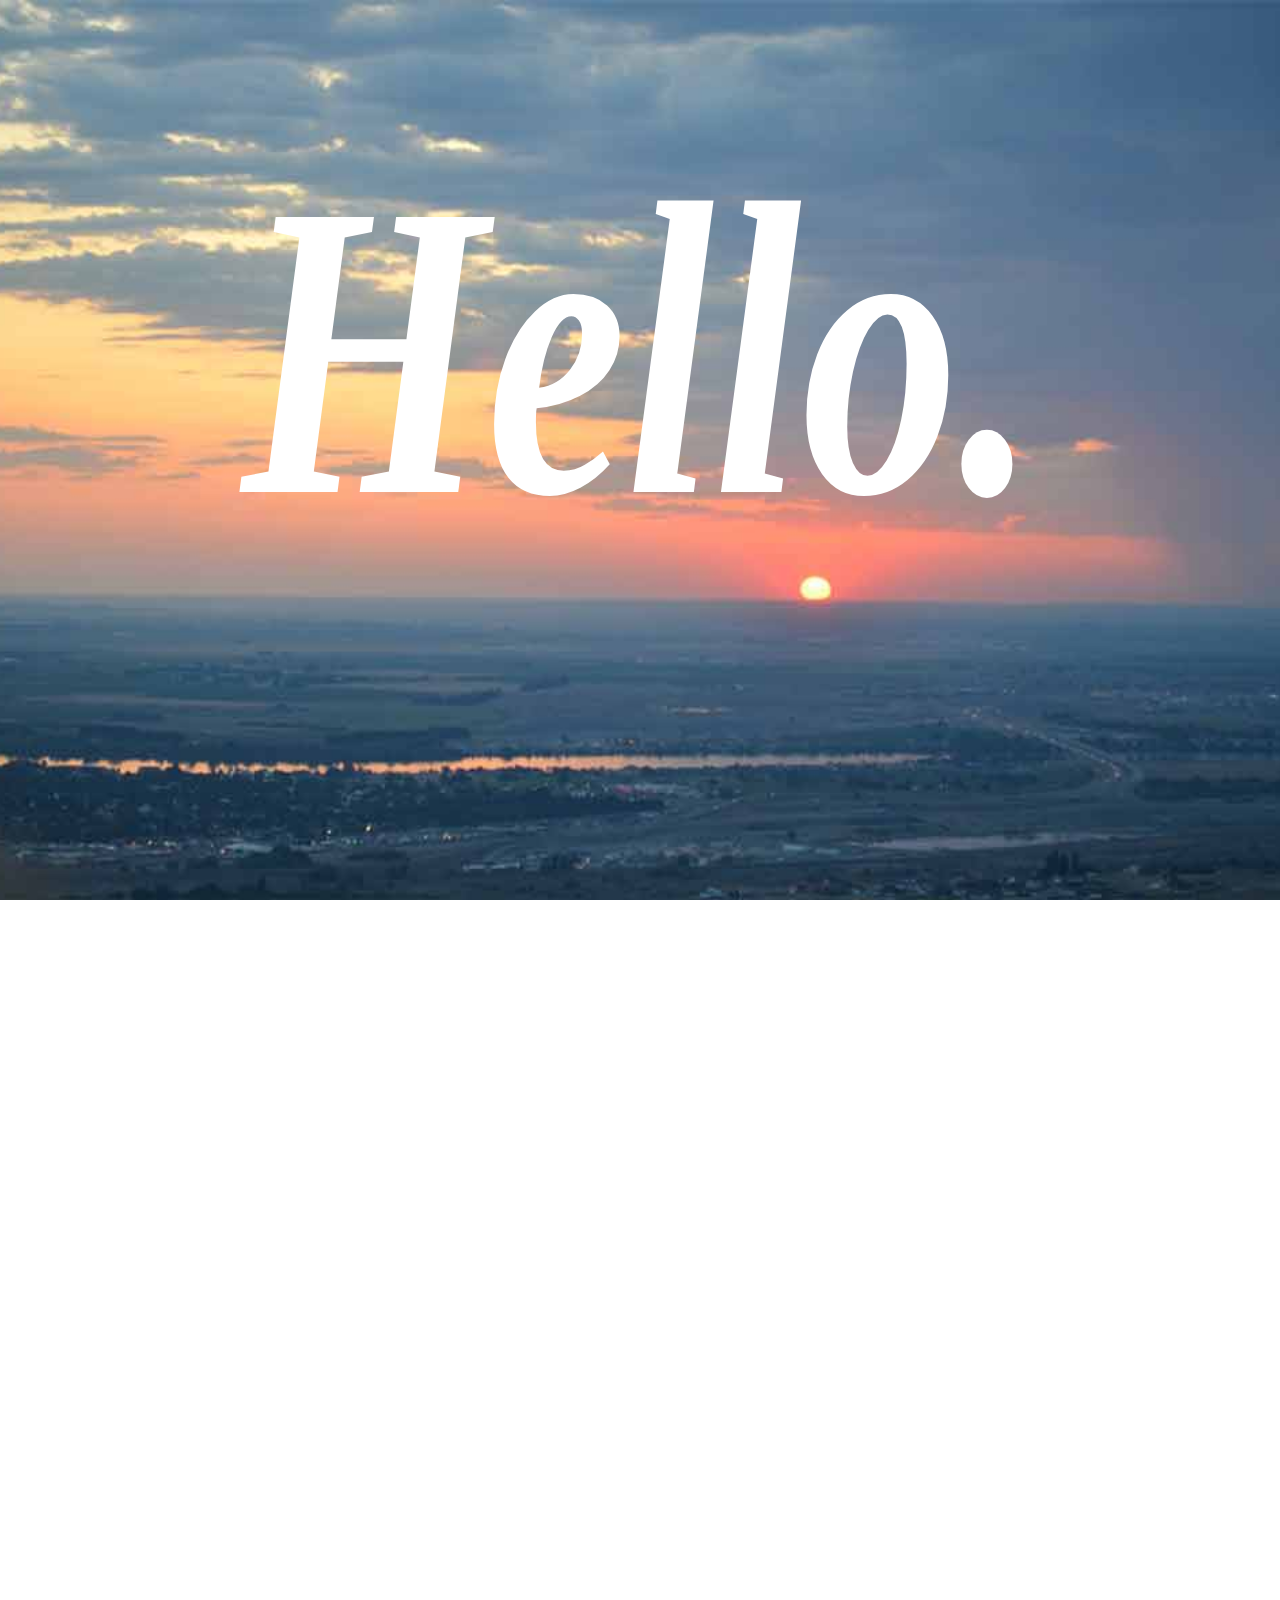
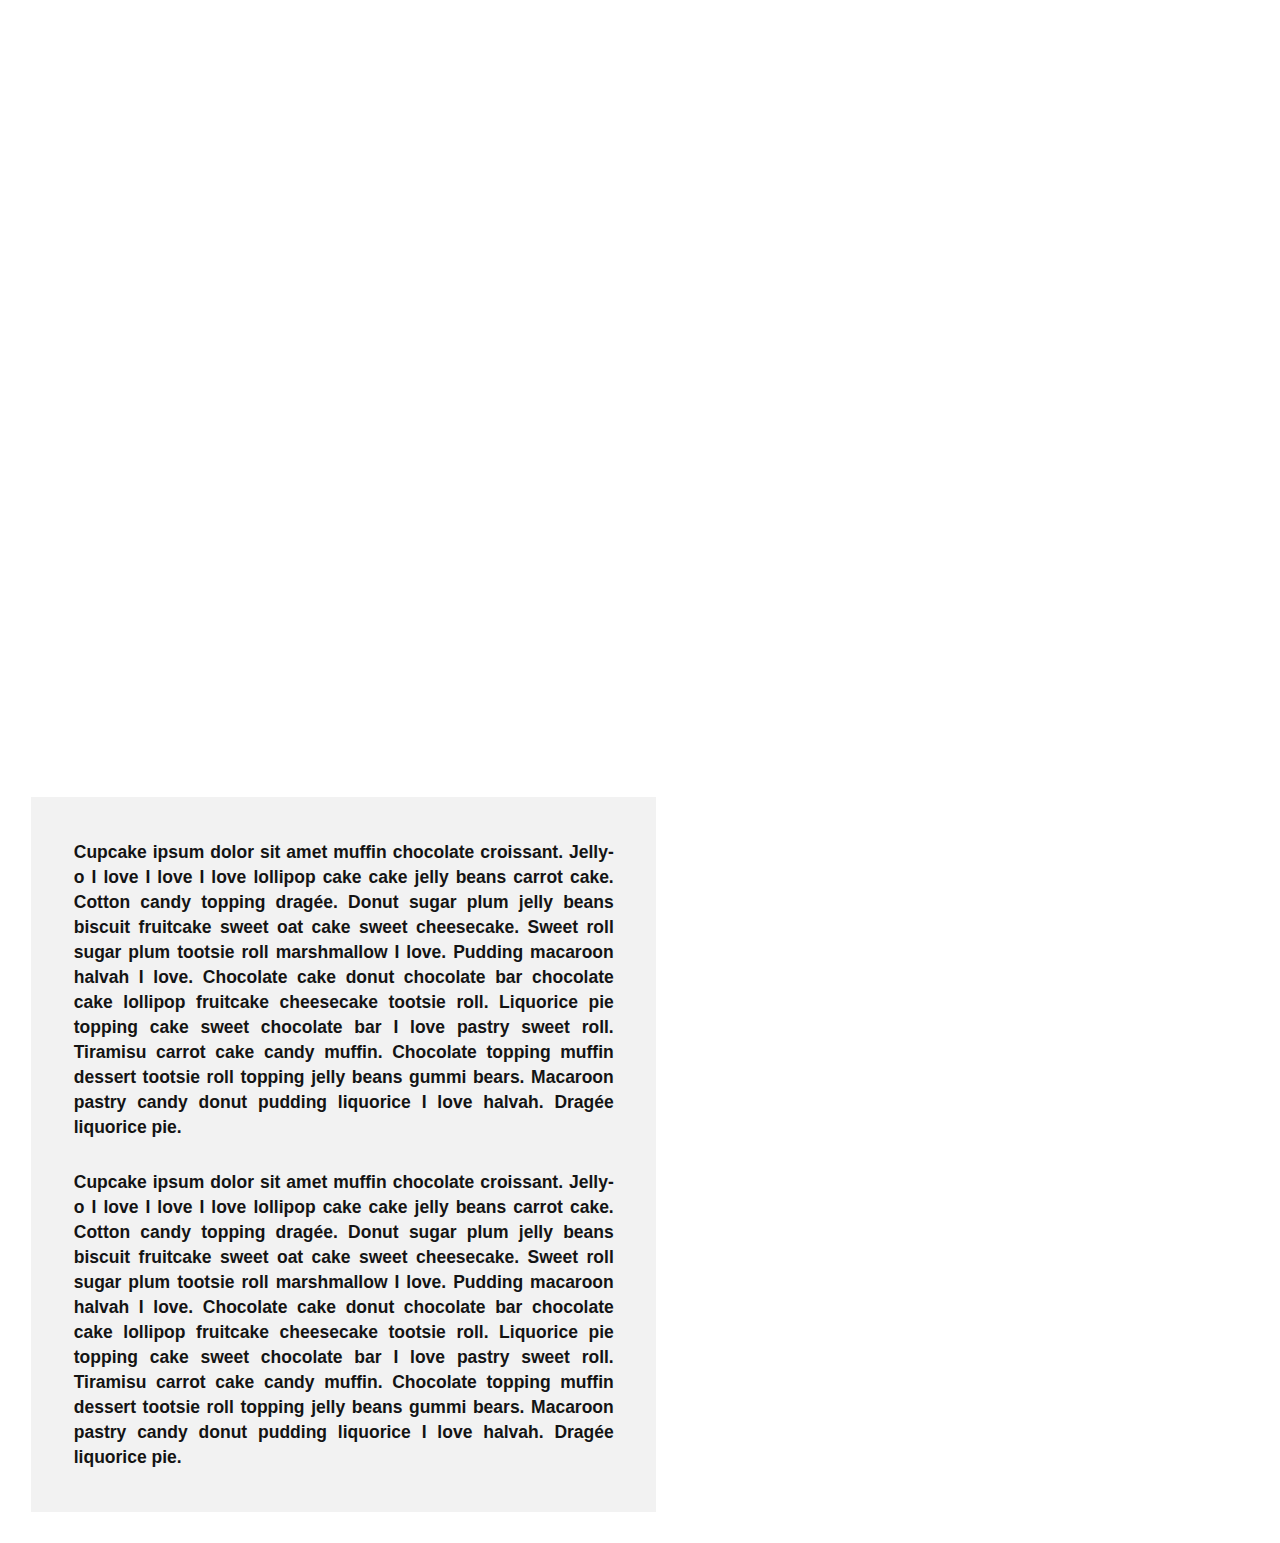
==== index.html @ 486e7a37 "got second section done, need text and links" ====
<!DOCTYPE html>
<html>
  <head>
    <html lang="en">
    <meta charset="utf-8">
    <meta http-equiv="X-UA-Compatible" content="IE=edge">
    <meta name="viewport" content="width=device-width, initial-scale=1">
    <meta name="keywords" content="Hannah Nordgren, JavaScript, javascript developer">
    <meta name="description" content="I make beautiful things for interesting people.">
    <link rel="shortcut icon" href="favicon.ico" />
    <title>Hannah Nordgren</title>
    <link rel="stylesheet" type="text/css" href="css/bootstrap.min.css">
    <link rel="stylesheet" href="http://maxcdn.bootstrapcdn.com/font-awesome/4.3.0/css/font-awesome.min.css">
    <link rel="stylesheet" type="text/css" href="css/styles.css">
  </head>
  <body>
    <div id="home" data-type="background" data-speed="10">
      <div class="home-article">
        <h1 class="hello serif">Hello.</h1>
      </div>
    </div>

    <div id="layer-one" class="foreground">

    </div>

    <div id="ny" data-type="background" data-speed="10">
      <!-- <div class="ny-article">HI
      </div> -->
      <div class="row">
        <div class="col-md-10">
          <h1 class="subtitle">I'm a developer,</h1>
          <h1 class="subtitle">a designer,</h1>
          <h1 class="subtitle">and a life-long learner.</h1>
        </div>
      </div>
      <div class="row">
        <div class="col-md-6">
          <div class="article-box">
            <p class="about">
              Cupcake ipsum dolor sit amet muffin chocolate croissant. Jelly-o I love I love I love lollipop cake cake jelly beans carrot cake. Cotton candy topping dragée. Donut sugar plum jelly beans biscuit fruitcake sweet oat cake sweet cheesecake. Sweet roll sugar plum tootsie roll marshmallow I love. Pudding macaroon halvah I love. Chocolate cake donut chocolate bar chocolate cake lollipop fruitcake cheesecake tootsie roll. Liquorice pie topping cake sweet chocolate bar I love pastry sweet roll. Tiramisu carrot cake candy muffin. Chocolate topping muffin dessert tootsie roll topping jelly beans gummi bears. Macaroon pastry candy donut pudding liquorice I love halvah. Dragée liquorice pie.
            </p>

             <p class="about">
              Cupcake ipsum dolor sit amet muffin chocolate croissant. Jelly-o I love I love I love lollipop cake cake jelly beans carrot cake. Cotton candy topping dragée. Donut sugar plum jelly beans biscuit fruitcake sweet oat cake sweet cheesecake. Sweet roll sugar plum tootsie roll marshmallow I love. Pudding macaroon halvah I love. Chocolate cake donut chocolate bar chocolate cake lollipop fruitcake cheesecake tootsie roll. Liquorice pie topping cake sweet chocolate bar I love pastry sweet roll. Tiramisu carrot cake candy muffin. Chocolate topping muffin dessert tootsie roll topping jelly beans gummi bears. Macaroon pastry candy donut pudding liquorice I love halvah. Dragée liquorice pie.
            </p>
          </div>
        </div>
      </div>
    </div>


    <script src="js/jquery-2.1.1.min.js" type="text/javascript"></script>
    <script src="js/bootstrap.js" type="text/javascript"></script>
    <script src="parallax.js" type="text/javascript"></script>
  </body>
</html>
---- css/styles.css ----
@font-face {
  font-family: 'old sans black';
  src: url("../fonts/oldsansblack/oldsansblack-webfont.eot");
  /* IE9 Compat Modes */
  src: url("../fonts/oldsansblack/oldsansblack-webfont.ttf?#iefix") format("embedded-opentype"), url("../fonts/oldsansblack/oldsansblack-webfont.woff2") format("woff2"), url("../fonts/oldsansblack/oldsansblack-webfont.woff2") format("woff"), url("../fonts/oldsansblack/oldsansblack-webfont.ttf") format("truetype"), url("../fonts/oldsansblack/oldsansblack-webfont.svg") format("svg");
  /* Legacy iOS */ }
p {
  text-align: justify; }

h1,
h2,
h3,
h4,
h5,
h6 {
  font-family: "old sans black", Arial, sans-serif;
  font-weight: 700; }

.serif {
  display: inline-block;
  transform: scale(0.75, 1);
  /* W3C */
  -webkit-transform: scale(0.75, 1);
  /* Safari and Chrome */
  -moz-transform: scale(0.75, 1);
  /* Firefox */
  -ms-transform: scale(0.75, 1);
  /* IE 9 */
  -o-transform: scale(0.75, 1);
  font-family: Baskerville, "Baskerville Old Face", "Hoefler Text", Garamond, "Times New Roman", serif;
  font-style: italic; }

.hello {
  color: white;
  text-align: center;
  font-size: 30em; }
  @media all and (min-width: 768px) and (max-width: 991px) {
    .hello {
      font-size: 25em; } }
  @media all and (min-width: 480px) and (max-width: 767px) {
    .hello {
      padding-top: 15%;
      font-size: 20em; } }
  @media all and (max-width: 479px) {
    .hello {
      padding-top: 37.5%;
      font-size: 10em; } }

.subtitle {
  color: white;
  font-size: 7em;
  font-family: Baskerville, "Baskerville Old Face", "Hoefler Text", Garamond, "Times New Roman", serif;
  font-style: italic;
  margin: 1% 5%; }

.about {
  color: #141414;
  margin: 5%;
  font-weight: 700;
  font-size: 1.25em; }

#home {
  background: url(../images/tc.jpg) no-repeat center center fixed;
  -webkit-background-size: cover;
  -moz-background-size: cover;
  -o-background-size: cover;
  background-size: cover;
  min-height: 1000px;
  height: 1000px;
  margin: 0 auto;
  width: 100%;
  max-width: 1920px;
  position: relative; }

.home-article,
.ny-article {
  height: 500px;
  position: absolute;
  text-align: center;
  top: 10%;
  width: 100%; }

#ny {
  background: url(../images/nyc.jpg) no-repeat center center fixed;
  -webkit-background-size: cover;
  -moz-background-size: cover;
  -o-background-size: cover;
  background-size: cover;
  min-height: 1000px;
  height: 1000px;
  margin: 0 auto;
  width: 100%;
  max-width: 1920px;
  position: relative; }

.foreground {
  background: url(../images/hn.jpg) no-repeat center center fixed;
  -webkit-background-size: cover;
  -moz-background-size: cover;
  -o-background-size: cover;
  background-size: cover;
  min-height: 700px;
  height: 1000px;
  margin: 0 auto;
  width: 100%;
  max-width: 1920px;
  position: relative; }

.article-box {
  width: 100%;
  height: auto;
  background: rgba(229, 229, 229, 0.5);
  padding: 2%;
  margin: 5%; }
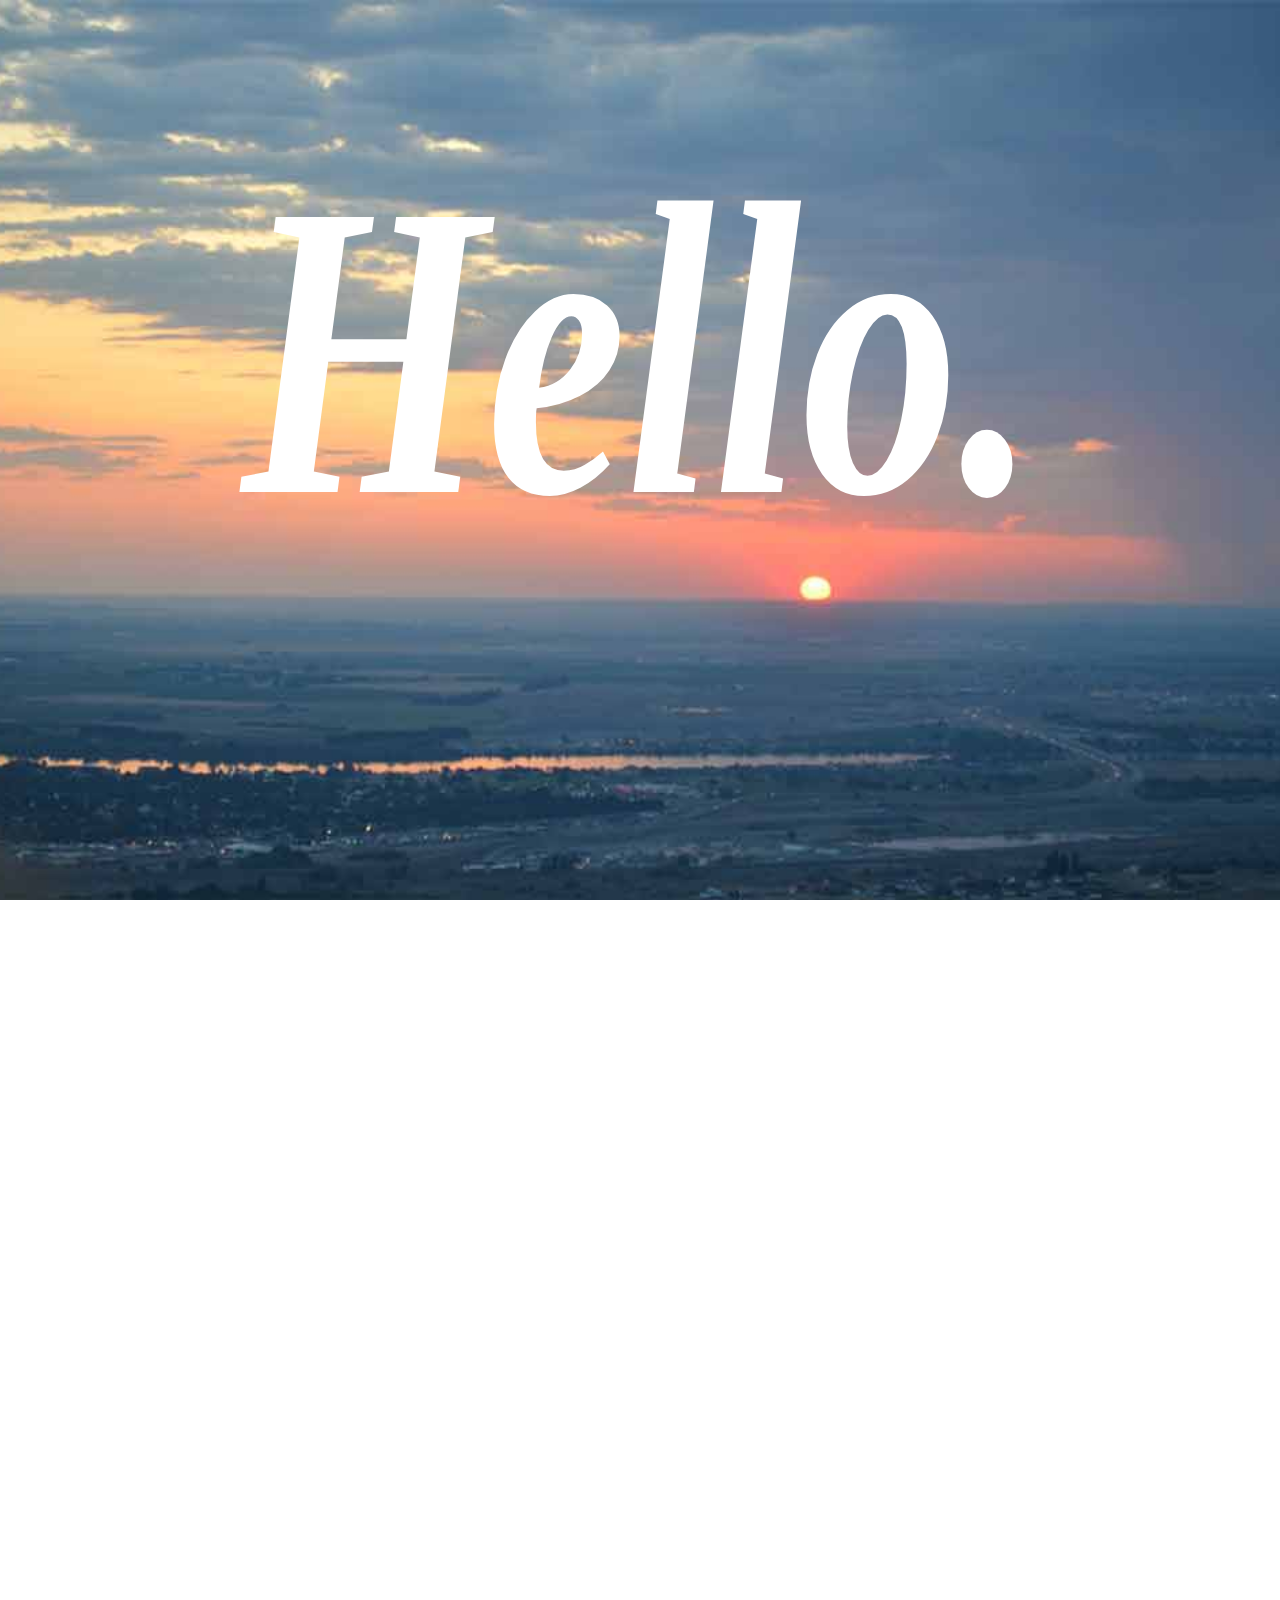
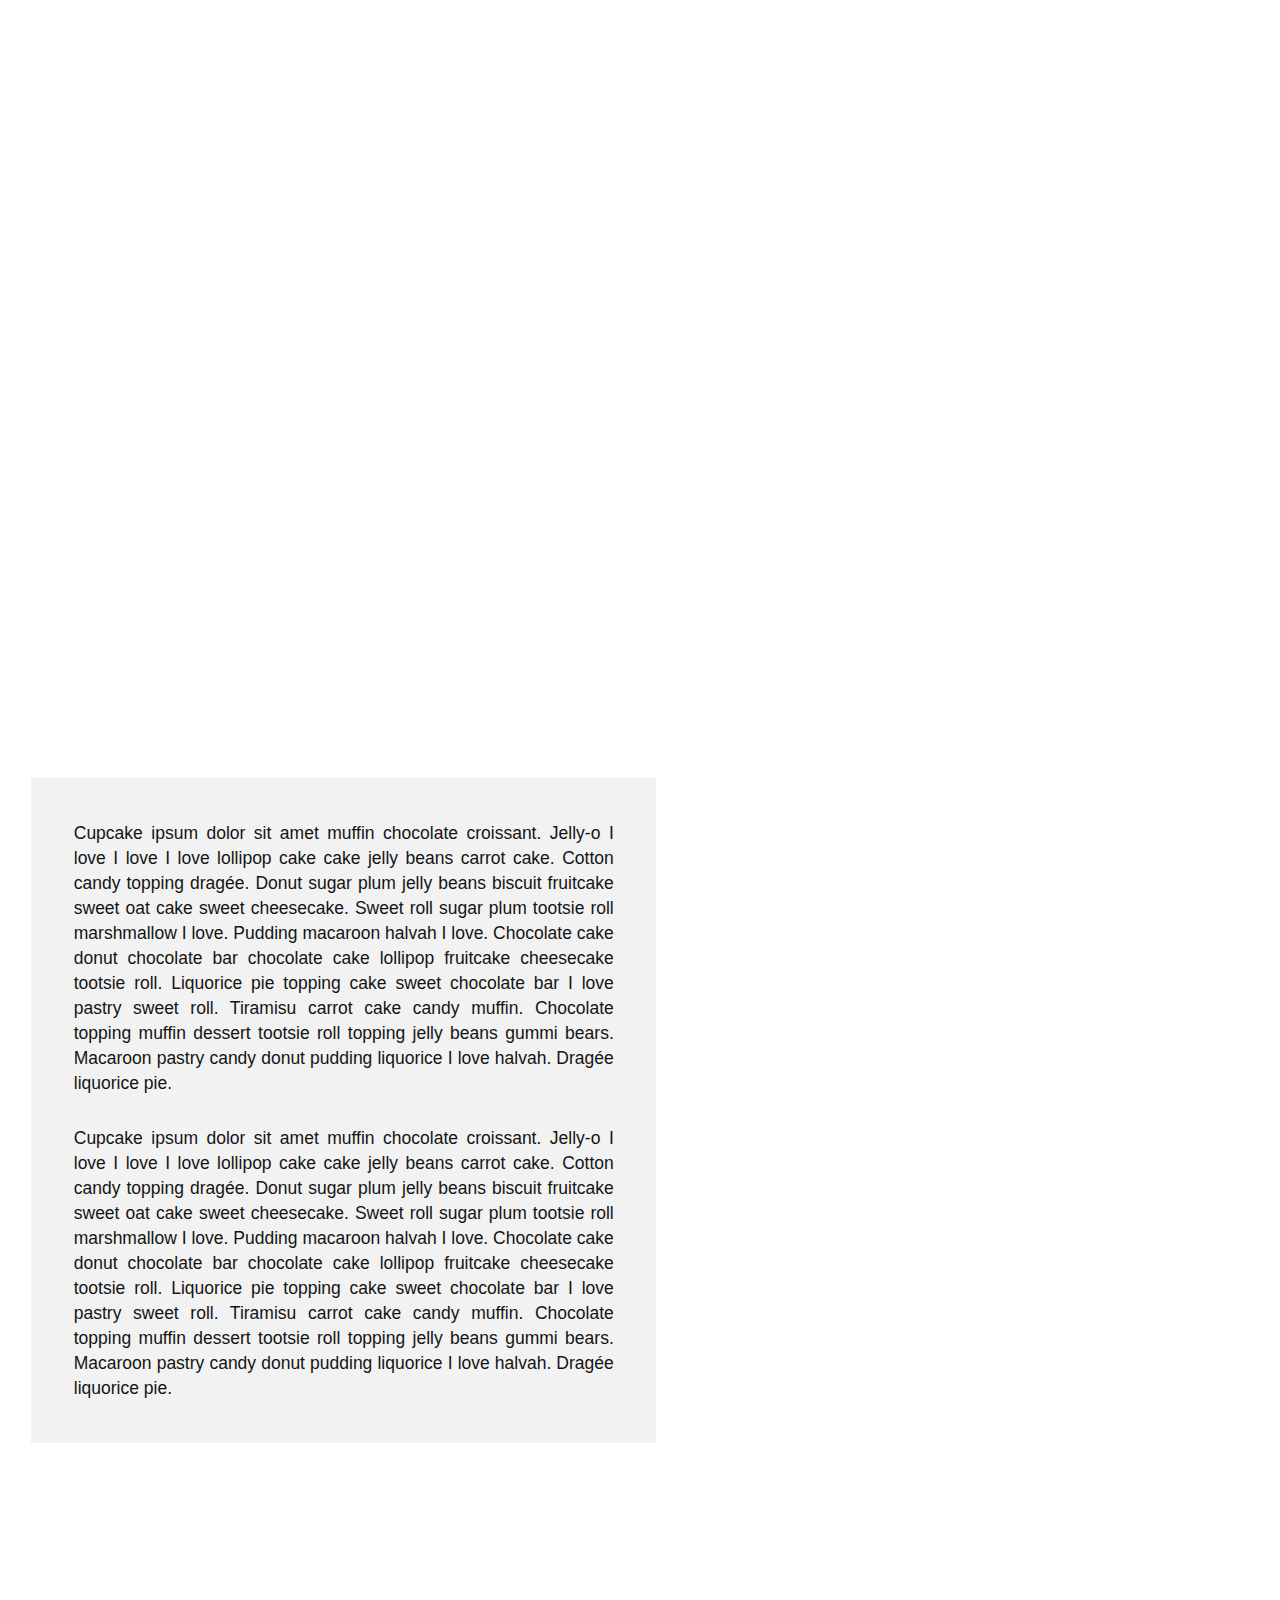
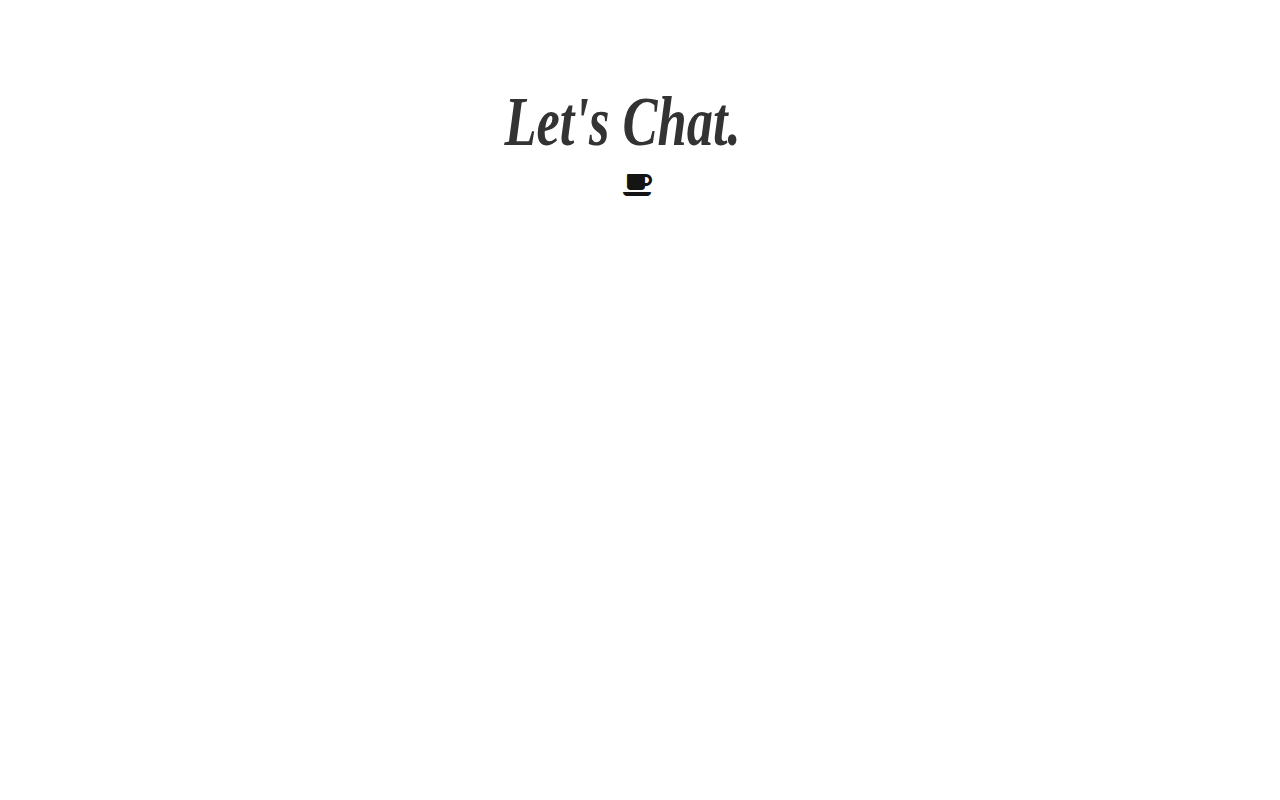
==== commit 7f9da705: "got in bottom section" ====
--- a/index.html
+++ b/index.html
@@ -20,7 +20,7 @@
       </div>
     </div>
 
-    <div id="layer-one" class="foreground">
+    <div id="layer-one" class="foreground image">
 
     </div>
 
@@ -49,6 +49,23 @@
       </div>
     </div>
 
+    <div id="layer-two" class="foreground">
+      <div class="row">
+        <div class="col-md-12">
+          <div class="contact-box">
+            <div class="row">
+              <h1 class="centered serif contact">Let's Chat.</h1>
+            </div>
+            <div class="row">
+              <!-- <a class="contact-link centered" href="https://twitter.com/hnsayshello" ><i class="fa fa-twitter fa-2x"></i></a> -->
+              <a href="mailto:hey@hereshannahs.info?I-Like-Coffee!" class="contact-link"><i class="fa fa-coffee fa-2x"></i></a>
+            </div>
+          </div>
+        </div>
+      </div>
+
+    </div>
+
 
     <script src="js/jquery-2.1.1.min.js" type="text/javascript"></script>
     <script src="js/bootstrap.js" type="text/javascript"></script>
--- a/css/styles.css
+++ b/css/styles.css
@@ -30,6 +30,9 @@
   font-family: Baskerville, "Baskerville Old Face", "Hoefler Text", Garamond, "Times New Roman", serif;
   font-style: italic; }
 
+.centered {
+  text-align: center; }
+
 .hello {
   color: white;
   text-align: center;
@@ -56,8 +59,23 @@
 .about {
   color: #141414;
   margin: 5%;
-  font-weight: 700;
   font-size: 1.25em; }
+
+.contact {
+  margin-top: 10%;
+  font-size: 5em; }
+
+.contact-link {
+  -webkit-transition: all 700ms ease-out;
+  -moz-transition: all 700ms ease-out;
+  -o-transition: all 700ms ease-out;
+  transition: all 700ms ease-out;
+  color: #141414;
+  margin-left: 45%; }
+  .contact-link:hover, .contact-link:active, .contact-link:focus {
+    color: #6b5d65; }
+  .contact-link:visited {
+    color: #141414; }
 
 #home {
   background: url(../images/tc.jpg) no-repeat center center fixed;
@@ -94,21 +112,27 @@
   position: relative; }
 
 .foreground {
-  background: url(../images/hn.jpg) no-repeat center center fixed;
-  -webkit-background-size: cover;
-  -moz-background-size: cover;
-  -o-background-size: cover;
-  background-size: cover;
   min-height: 700px;
   height: 1000px;
   margin: 0 auto;
   width: 100%;
   max-width: 1920px;
   position: relative; }
+  .foreground.image {
+    background: url(../images/hn.jpg) no-repeat center center fixed;
+    -webkit-background-size: cover;
+    -moz-background-size: cover;
+    -o-background-size: cover;
+    background-size: cover; }
 
 .article-box {
   width: 100%;
   height: auto;
   background: rgba(229, 229, 229, 0.5);
   padding: 2%;
-  margin: 5%; }
+  margin: 2% 5%; }
+
+.contact-box {
+  width: 320px;
+  height: auto;
+  margin: 15% auto; }
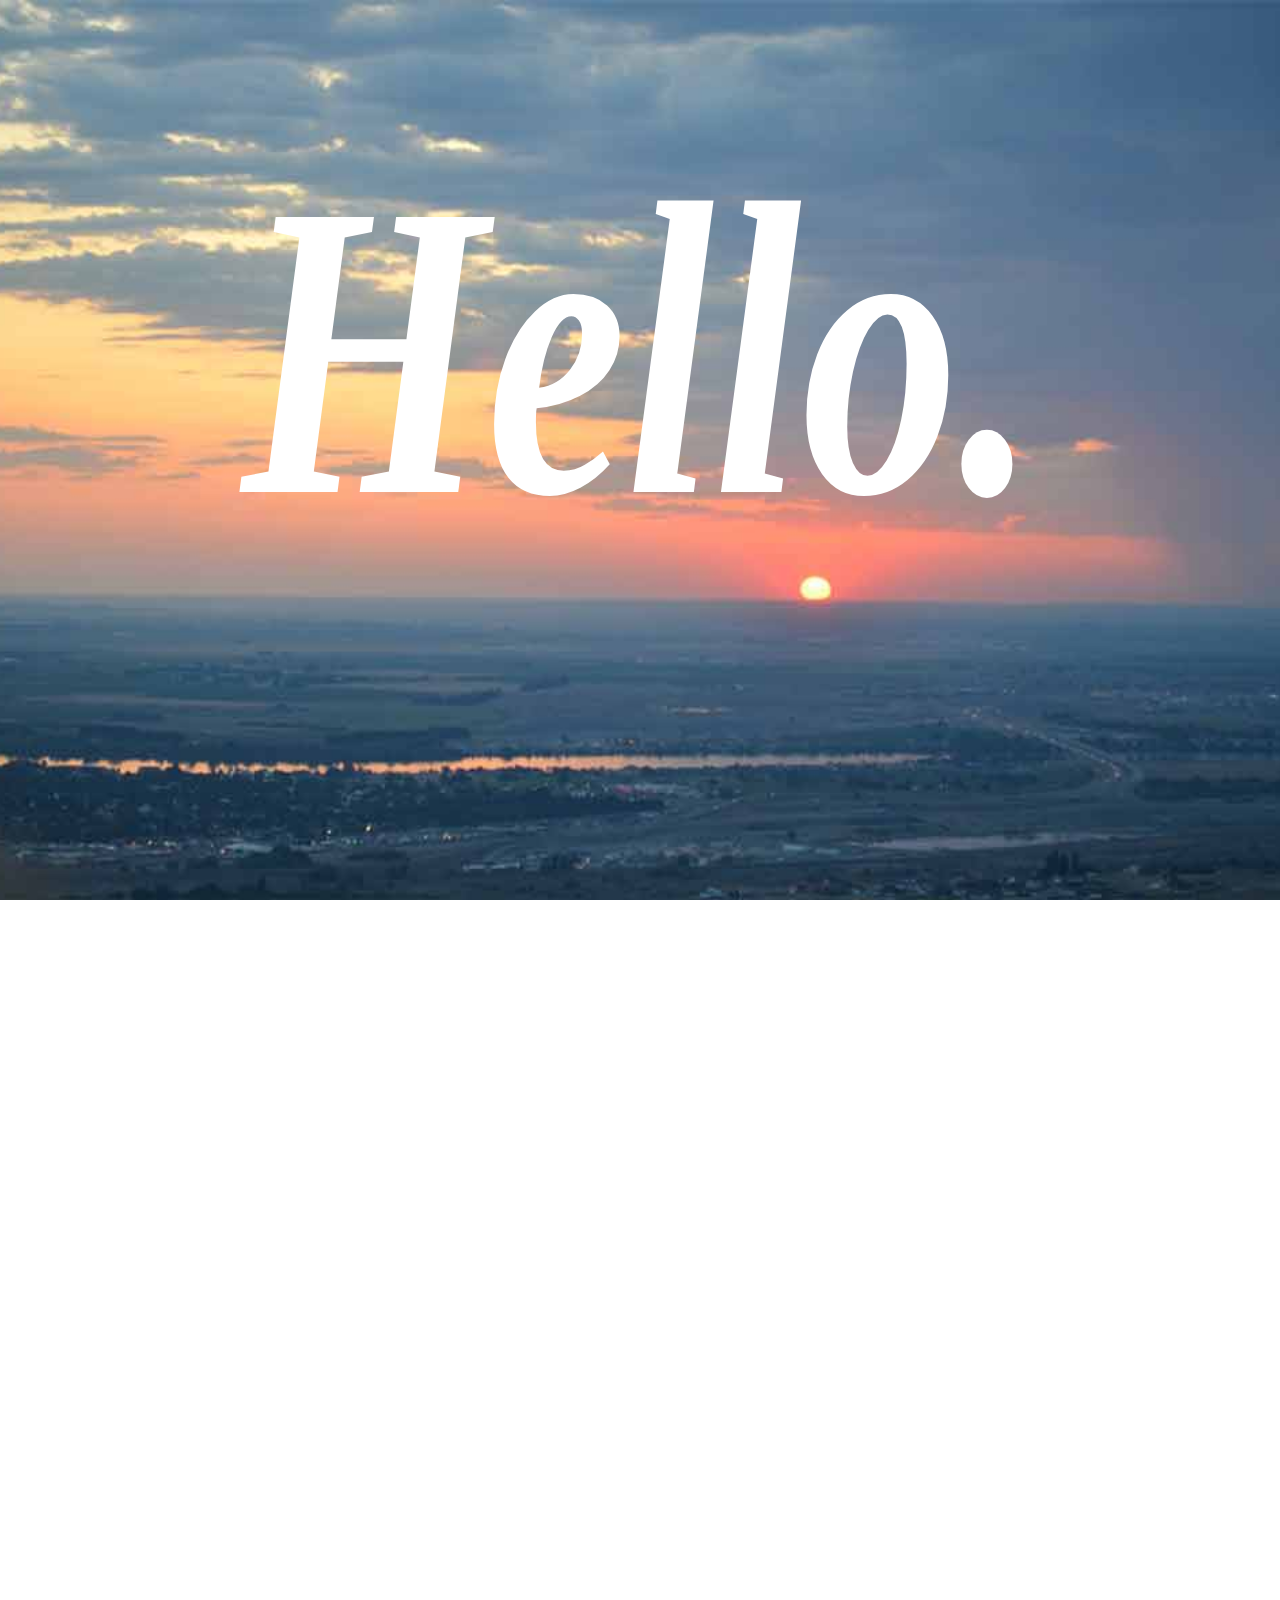
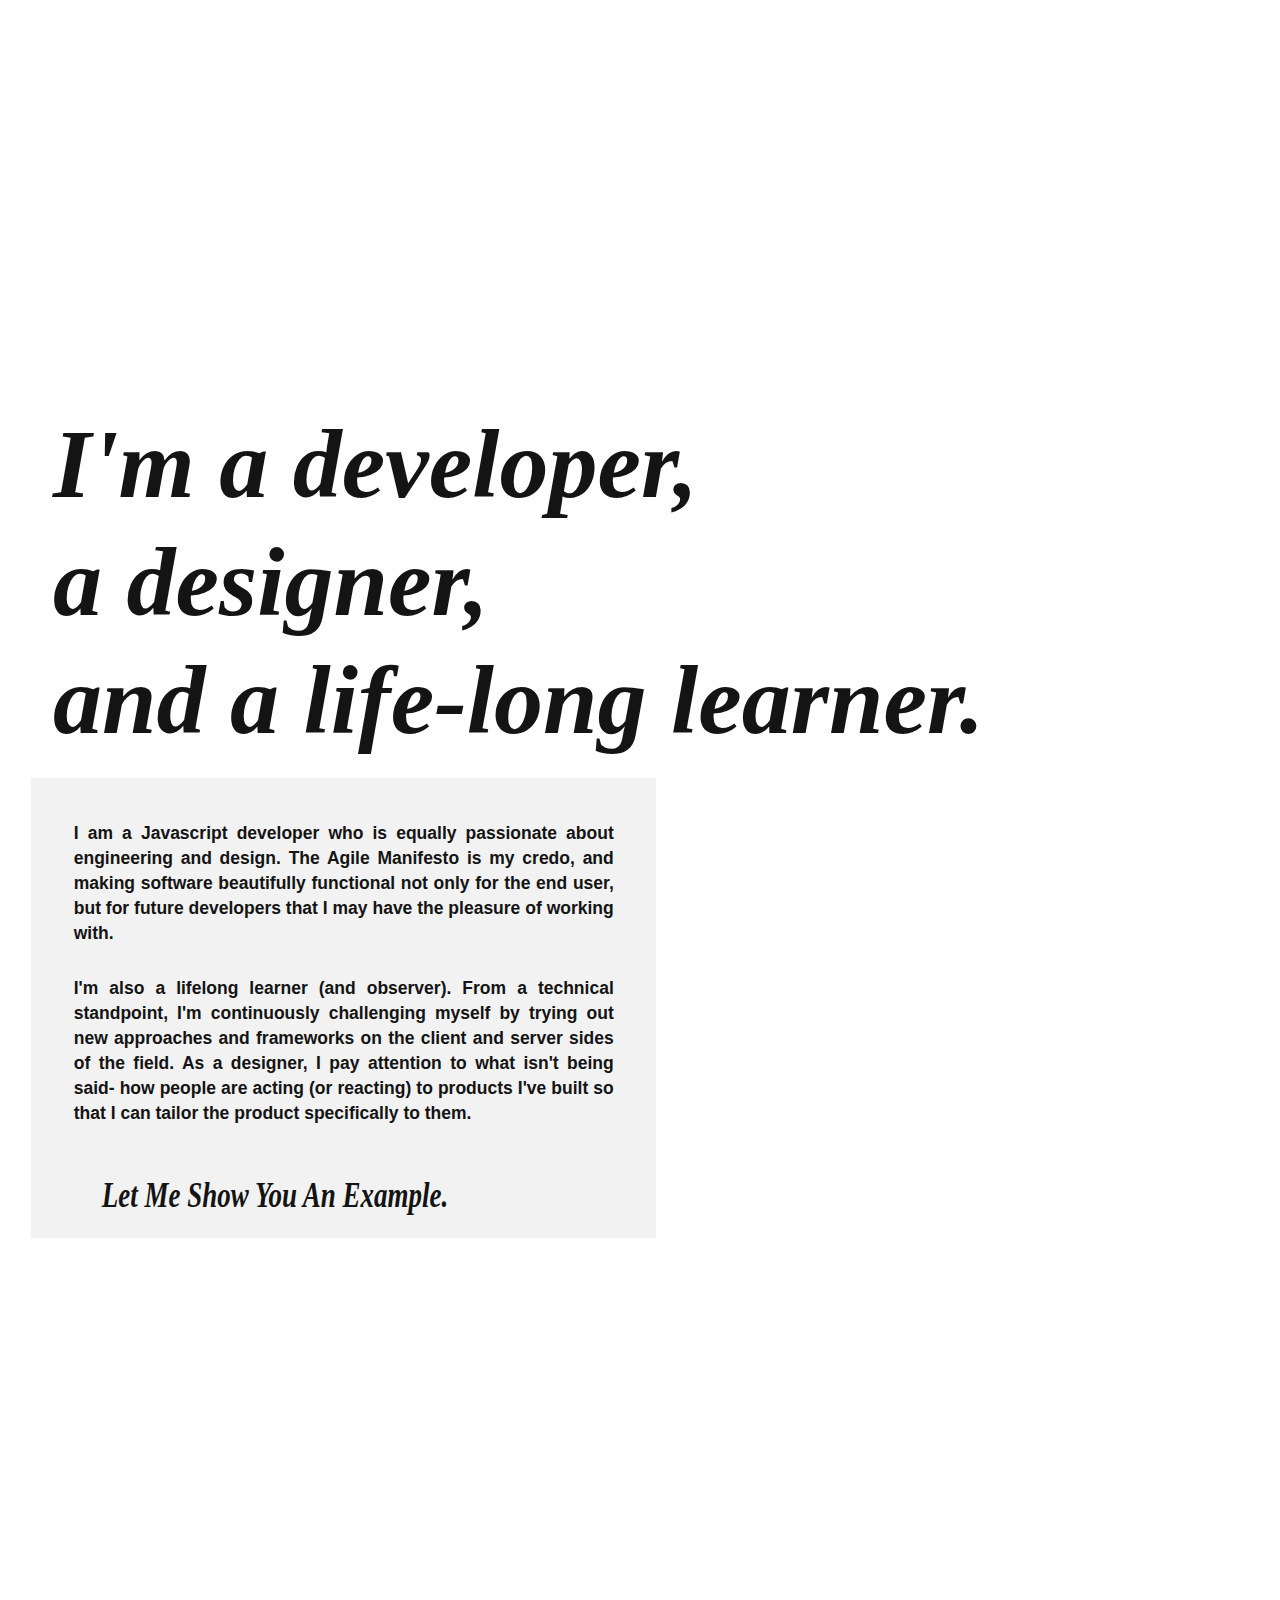
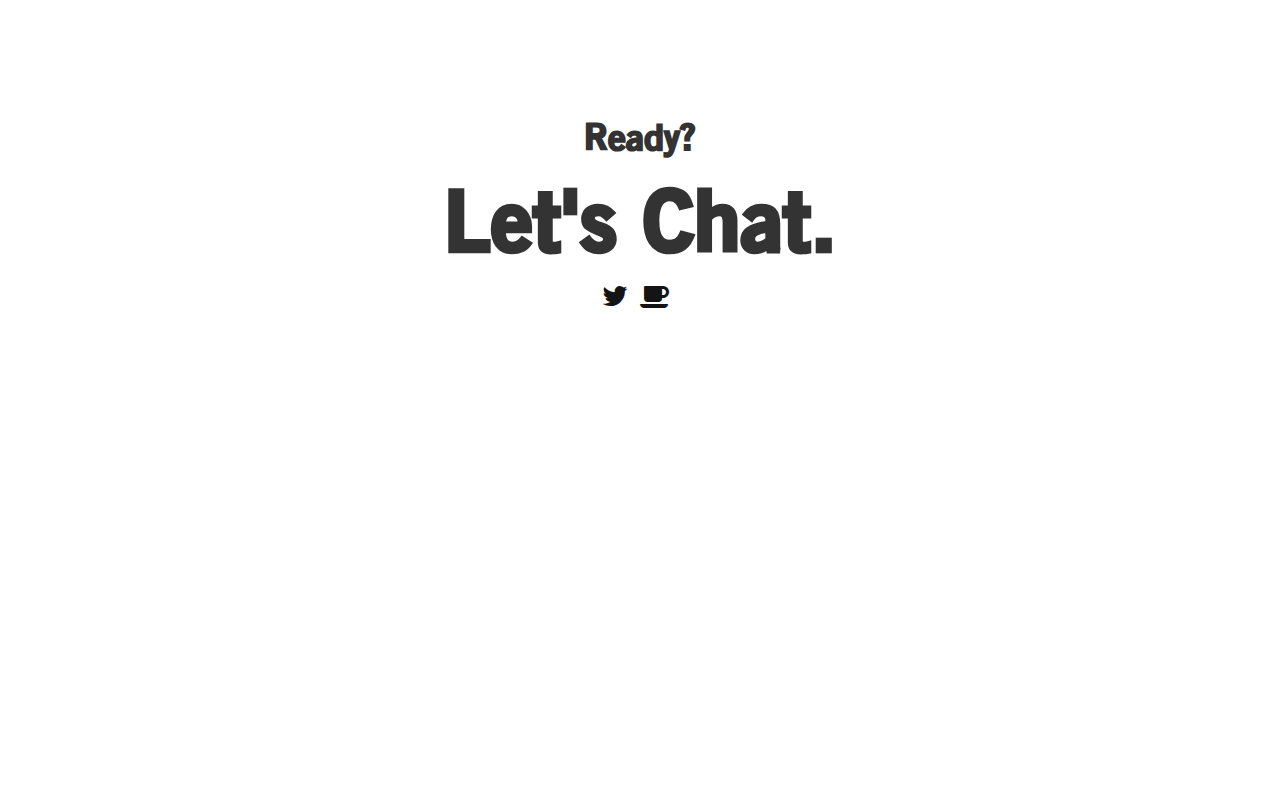
==== commit b7afdaae: "now just need to start testing frontpage" ====
--- a/index.html
+++ b/index.html
@@ -11,6 +11,7 @@
     <title>Hannah Nordgren</title>
     <link rel="stylesheet" type="text/css" href="css/bootstrap.min.css">
     <link rel="stylesheet" href="http://maxcdn.bootstrapcdn.com/font-awesome/4.3.0/css/font-awesome.min.css">
+    <!-- <link rel="stylesheet" href="css/font-awesome.min.css"> -->
     <link rel="stylesheet" type="text/css" href="css/styles.css">
   </head>
   <body>
@@ -38,12 +39,14 @@
         <div class="col-md-6">
           <div class="article-box">
             <p class="about">
-              Cupcake ipsum dolor sit amet muffin chocolate croissant. Jelly-o I love I love I love lollipop cake cake jelly beans carrot cake. Cotton candy topping dragée. Donut sugar plum jelly beans biscuit fruitcake sweet oat cake sweet cheesecake. Sweet roll sugar plum tootsie roll marshmallow I love. Pudding macaroon halvah I love. Chocolate cake donut chocolate bar chocolate cake lollipop fruitcake cheesecake tootsie roll. Liquorice pie topping cake sweet chocolate bar I love pastry sweet roll. Tiramisu carrot cake candy muffin. Chocolate topping muffin dessert tootsie roll topping jelly beans gummi bears. Macaroon pastry candy donut pudding liquorice I love halvah. Dragée liquorice pie.
+              I am a Javascript developer who is equally passionate about engineering and design.  The Agile Manifesto is my credo, and making software beautifully functional not only for the end user, but for future developers that I may have the pleasure of working with.
             </p>
 
              <p class="about">
-              Cupcake ipsum dolor sit amet muffin chocolate croissant. Jelly-o I love I love I love lollipop cake cake jelly beans carrot cake. Cotton candy topping dragée. Donut sugar plum jelly beans biscuit fruitcake sweet oat cake sweet cheesecake. Sweet roll sugar plum tootsie roll marshmallow I love. Pudding macaroon halvah I love. Chocolate cake donut chocolate bar chocolate cake lollipop fruitcake cheesecake tootsie roll. Liquorice pie topping cake sweet chocolate bar I love pastry sweet roll. Tiramisu carrot cake candy muffin. Chocolate topping muffin dessert tootsie roll topping jelly beans gummi bears. Macaroon pastry candy donut pudding liquorice I love halvah. Dragée liquorice pie.
+              I'm also a lifelong learner (and observer).  From a technical standpoint, I'm continuously challenging myself by trying out new approaches and frameworks on the client and server sides of the field.  As a designer, I pay attention to what isn't being said- how people are acting (or reacting) to products I've built so that I can tailor the product specifically to them.
             </p>
+
+            <a href="#" target="_blank"><h1 class="serif about-link">Let Me Show You An Example.</h1></a>
           </div>
         </div>
       </div>
@@ -53,13 +56,10 @@
       <div class="row">
         <div class="col-md-12">
           <div class="contact-box">
-            <div class="row">
-              <h1 class="centered serif contact">Let's Chat.</h1>
-            </div>
-            <div class="row">
-              <!-- <a class="contact-link centered" href="https://twitter.com/hnsayshello" ><i class="fa fa-twitter fa-2x"></i></a> -->
-              <a href="mailto:hey@hereshannahs.info?I-Like-Coffee!" class="contact-link"><i class="fa fa-coffee fa-2x"></i></a>
-            </div>
+            <h1 class="contact-subtitle">Ready?</h1>
+            <h1 class="contact">Let's Chat.</h1>
+            <a class="contact-link twitter" href="http://twitter.com/hnsayshello" target="blank"><i class="fa fa-2x fa-twitter"></i></a>
+             <a class="contact-link coffee" href="mailto:hey@hereshannahs.info"><i class="fa fa-2x fa-coffee"></i></a>
           </div>
         </div>
       </div>
--- a/css/styles.css
+++ b/css/styles.css
@@ -5,7 +5,8 @@
   src: url("../fonts/oldsansblack/oldsansblack-webfont.ttf?#iefix") format("embedded-opentype"), url("../fonts/oldsansblack/oldsansblack-webfont.woff2") format("woff2"), url("../fonts/oldsansblack/oldsansblack-webfont.woff2") format("woff"), url("../fonts/oldsansblack/oldsansblack-webfont.ttf") format("truetype"), url("../fonts/oldsansblack/oldsansblack-webfont.svg") format("svg");
   /* Legacy iOS */ }
 p {
-  text-align: justify; }
+  text-align: justify;
+  font-weight: 700; }
 
 h1,
 h2,
@@ -50,7 +51,7 @@
       font-size: 10em; } }
 
 .subtitle {
-  color: white;
+  color: #141414;
   font-size: 7em;
   font-family: Baskerville, "Baskerville Old Face", "Hoefler Text", Garamond, "Times New Roman", serif;
   font-style: italic;
@@ -61,21 +62,36 @@
   margin: 5%;
   font-size: 1.25em; }
 
-.contact {
-  margin-top: 10%;
-  font-size: 5em; }
-
-.contact-link {
+.about-link {
   -webkit-transition: all 700ms ease-out;
   -moz-transition: all 700ms ease-out;
   -o-transition: all 700ms ease-out;
   transition: all 700ms ease-out;
+  color: #141414; }
+  .about-link:hover, .about-link:active, .about-link:focus {
+    color: #6a386b; }
+  .about-link:visited {
+    color: #141414; }
+
+.contact {
+  font-size: 6em;
+  text-align: center; }
+
+.contact-subtitle {
+  margin-top: 25%;
+  text-align: center; }
+
+.contact-link {
   color: #141414;
-  margin-left: 45%; }
+  position: absolute; }
   .contact-link:hover, .contact-link:active, .contact-link:focus {
-    color: #6b5d65; }
+    color: #141414; }
   .contact-link:visited {
     color: #141414; }
+  .contact-link.twitter {
+    left: 47%; }
+  .contact-link.coffee {
+    left: 50%; }
 
 #home {
   background: url(../images/tc.jpg) no-repeat center center fixed;
@@ -133,6 +149,6 @@
   margin: 2% 5%; }
 
 .contact-box {
-  width: 320px;
+  position: relative;
   height: auto;
   margin: 15% auto; }
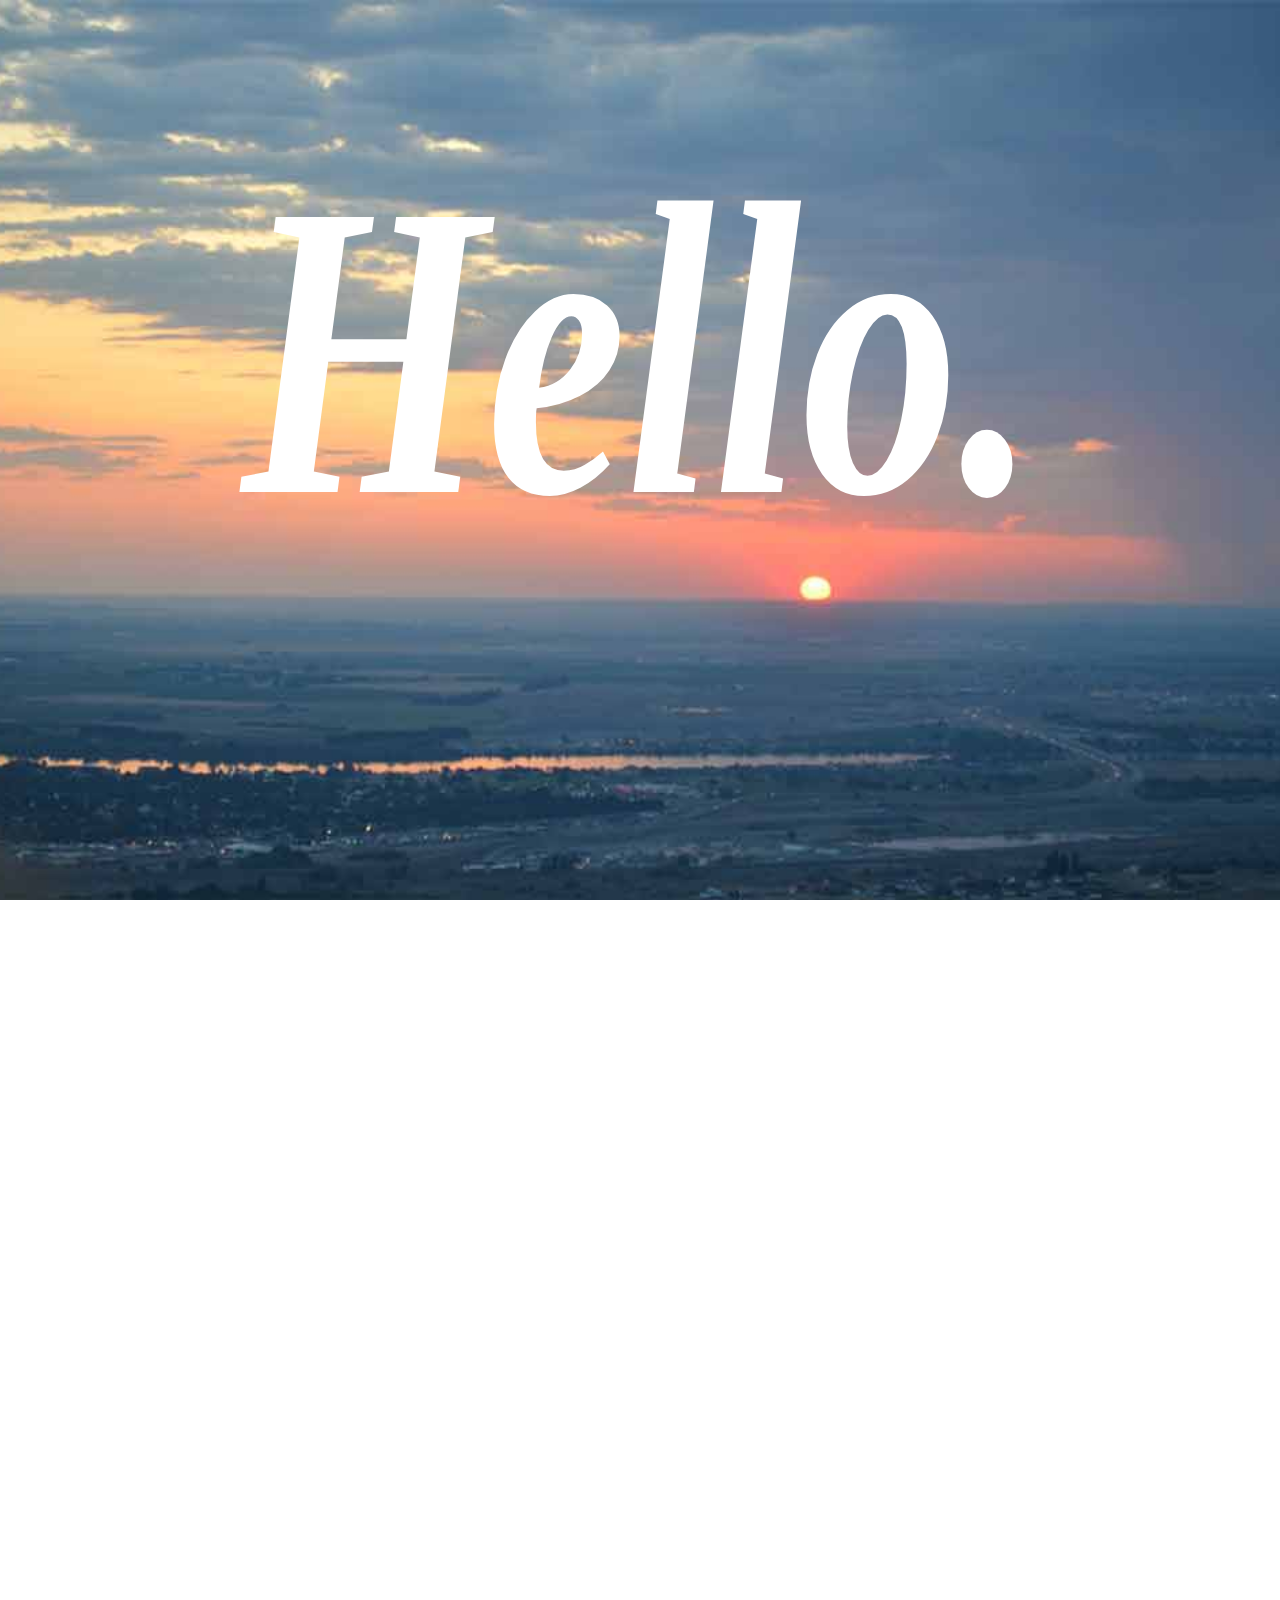
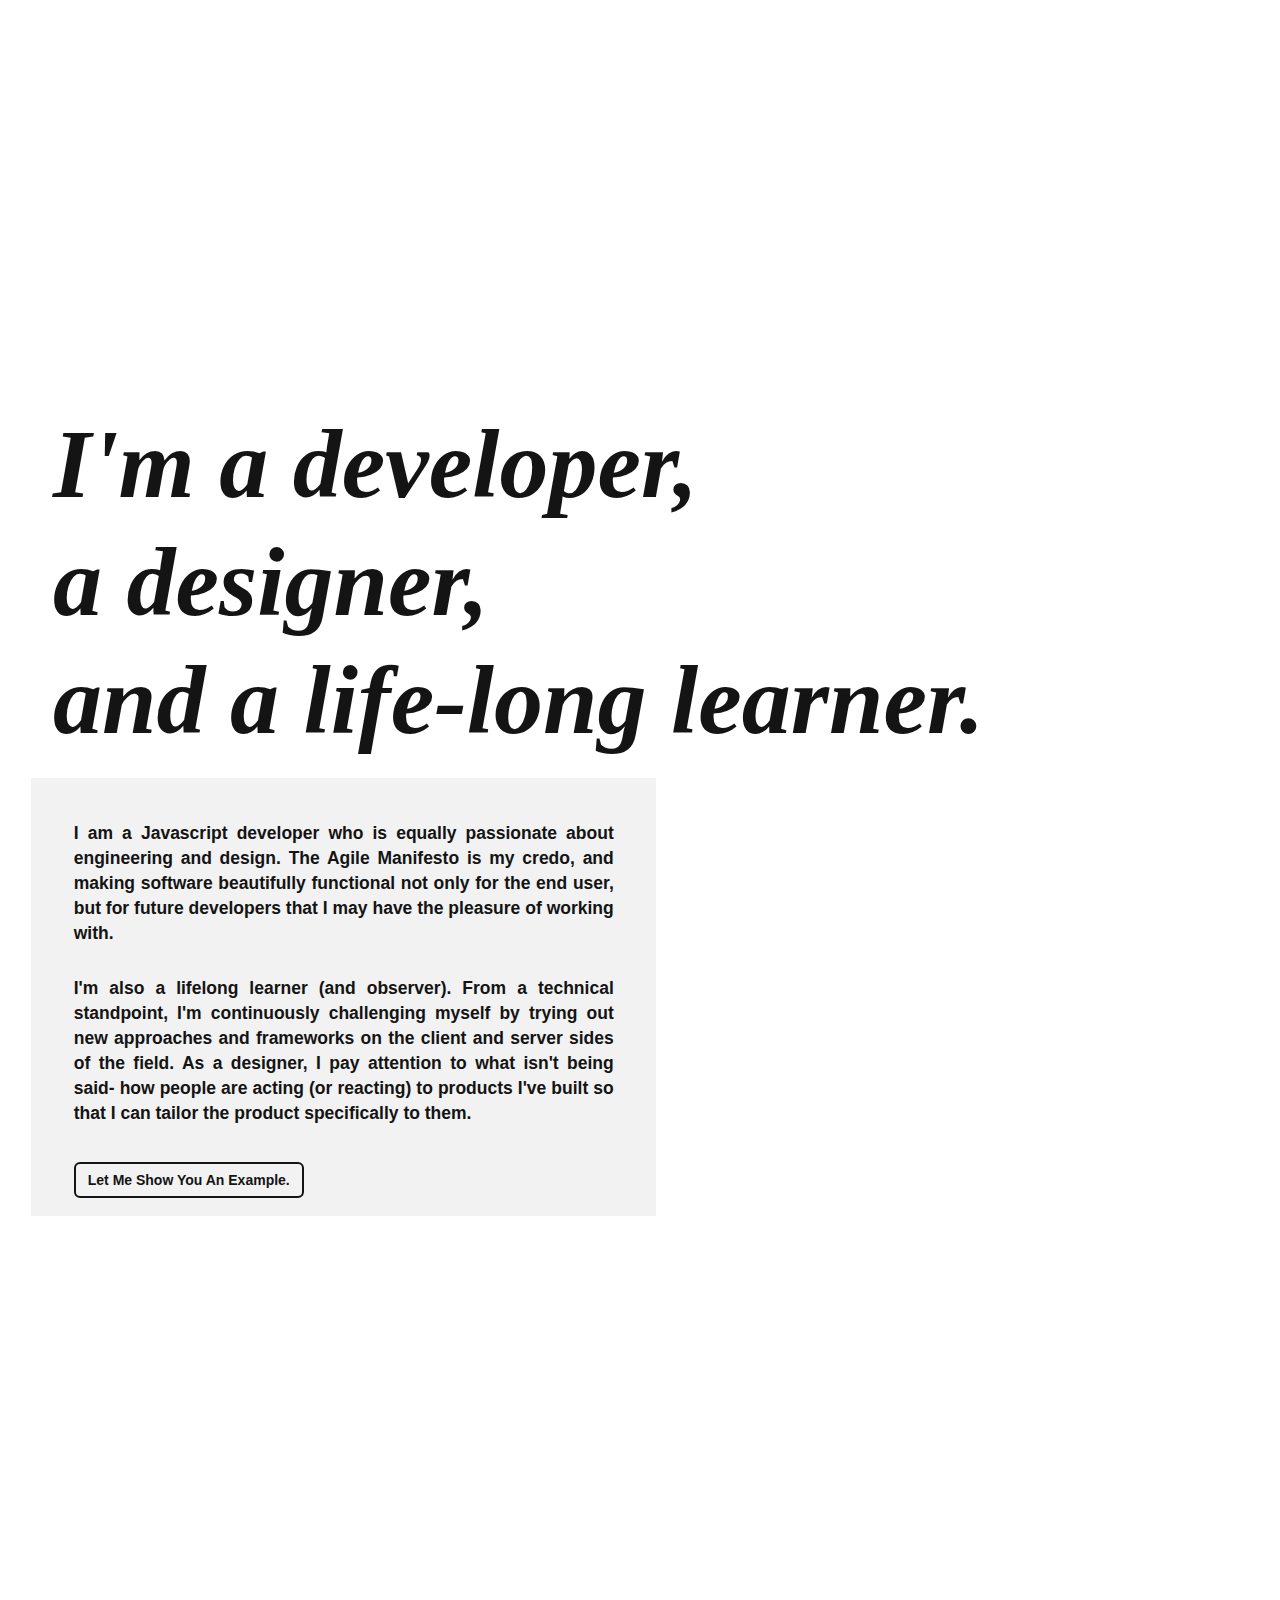
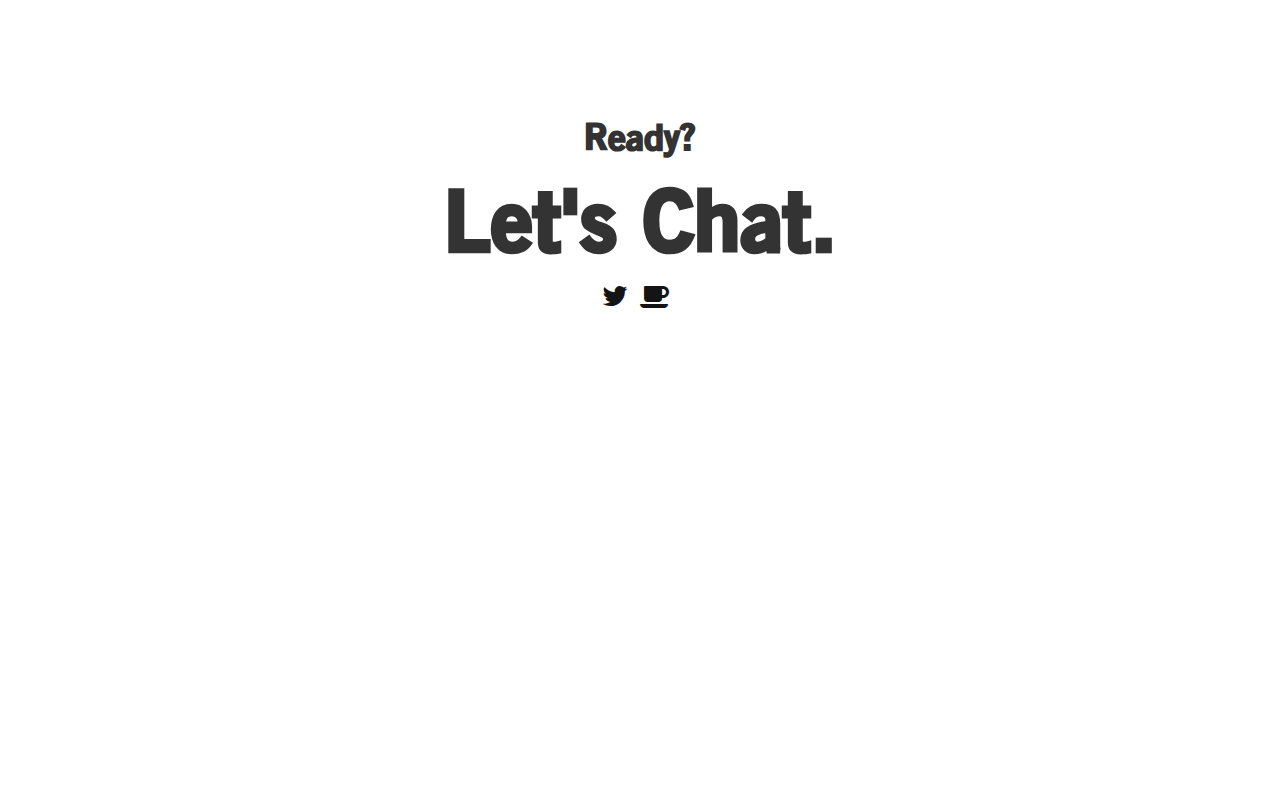
==== commit d8a34963: "switched to button, much happier.  Now onto about" ====
--- a/index.html
+++ b/index.html
@@ -46,7 +46,7 @@
               I'm also a lifelong learner (and observer).  From a technical standpoint, I'm continuously challenging myself by trying out new approaches and frameworks on the client and server sides of the field.  As a designer, I pay attention to what isn't being said- how people are acting (or reacting) to products I've built so that I can tailor the product specifically to them.
             </p>
 
-            <a href="#" target="_blank"><h1 class="serif about-link">Let Me Show You An Example.</h1></a>
+            <a class="btn about-button" href="#" target="_blank">Let Me Show You An Example.</a>
           </div>
         </div>
       </div>
--- a/css/styles.css
+++ b/css/styles.css
@@ -62,17 +62,6 @@
   margin: 5%;
   font-size: 1.25em; }
 
-.about-link {
-  -webkit-transition: all 700ms ease-out;
-  -moz-transition: all 700ms ease-out;
-  -o-transition: all 700ms ease-out;
-  transition: all 700ms ease-out;
-  color: #141414; }
-  .about-link:hover, .about-link:active, .about-link:focus {
-    color: #6a386b; }
-  .about-link:visited {
-    color: #141414; }
-
 .contact {
   font-size: 6em;
   text-align: center; }
@@ -92,6 +81,26 @@
     left: 47%; }
   .contact-link.coffee {
     left: 50%; }
+
+.about-button {
+  -webkit-transition: all 700ms ease-out;
+  -moz-transition: all 700ms ease-out;
+  -o-transition: all 700ms ease-out;
+  transition: all 700ms ease-out;
+  font-weight: 700;
+  color: #141414;
+  border: 2px solid #141414;
+  border-radius: 6px;
+  background: transparent;
+  margin: 1% 5%; }
+  .about-button:hover, .about-button:active, .about-button:focus {
+    color: #6b5d65;
+    border: none;
+    background: #141414; }
+  .about-button:visted {
+    color: #141414;
+    border: 2px solid #141414;
+    background: transparent; }
 
 #home {
   background: url(../images/tc.jpg) no-repeat center center fixed;
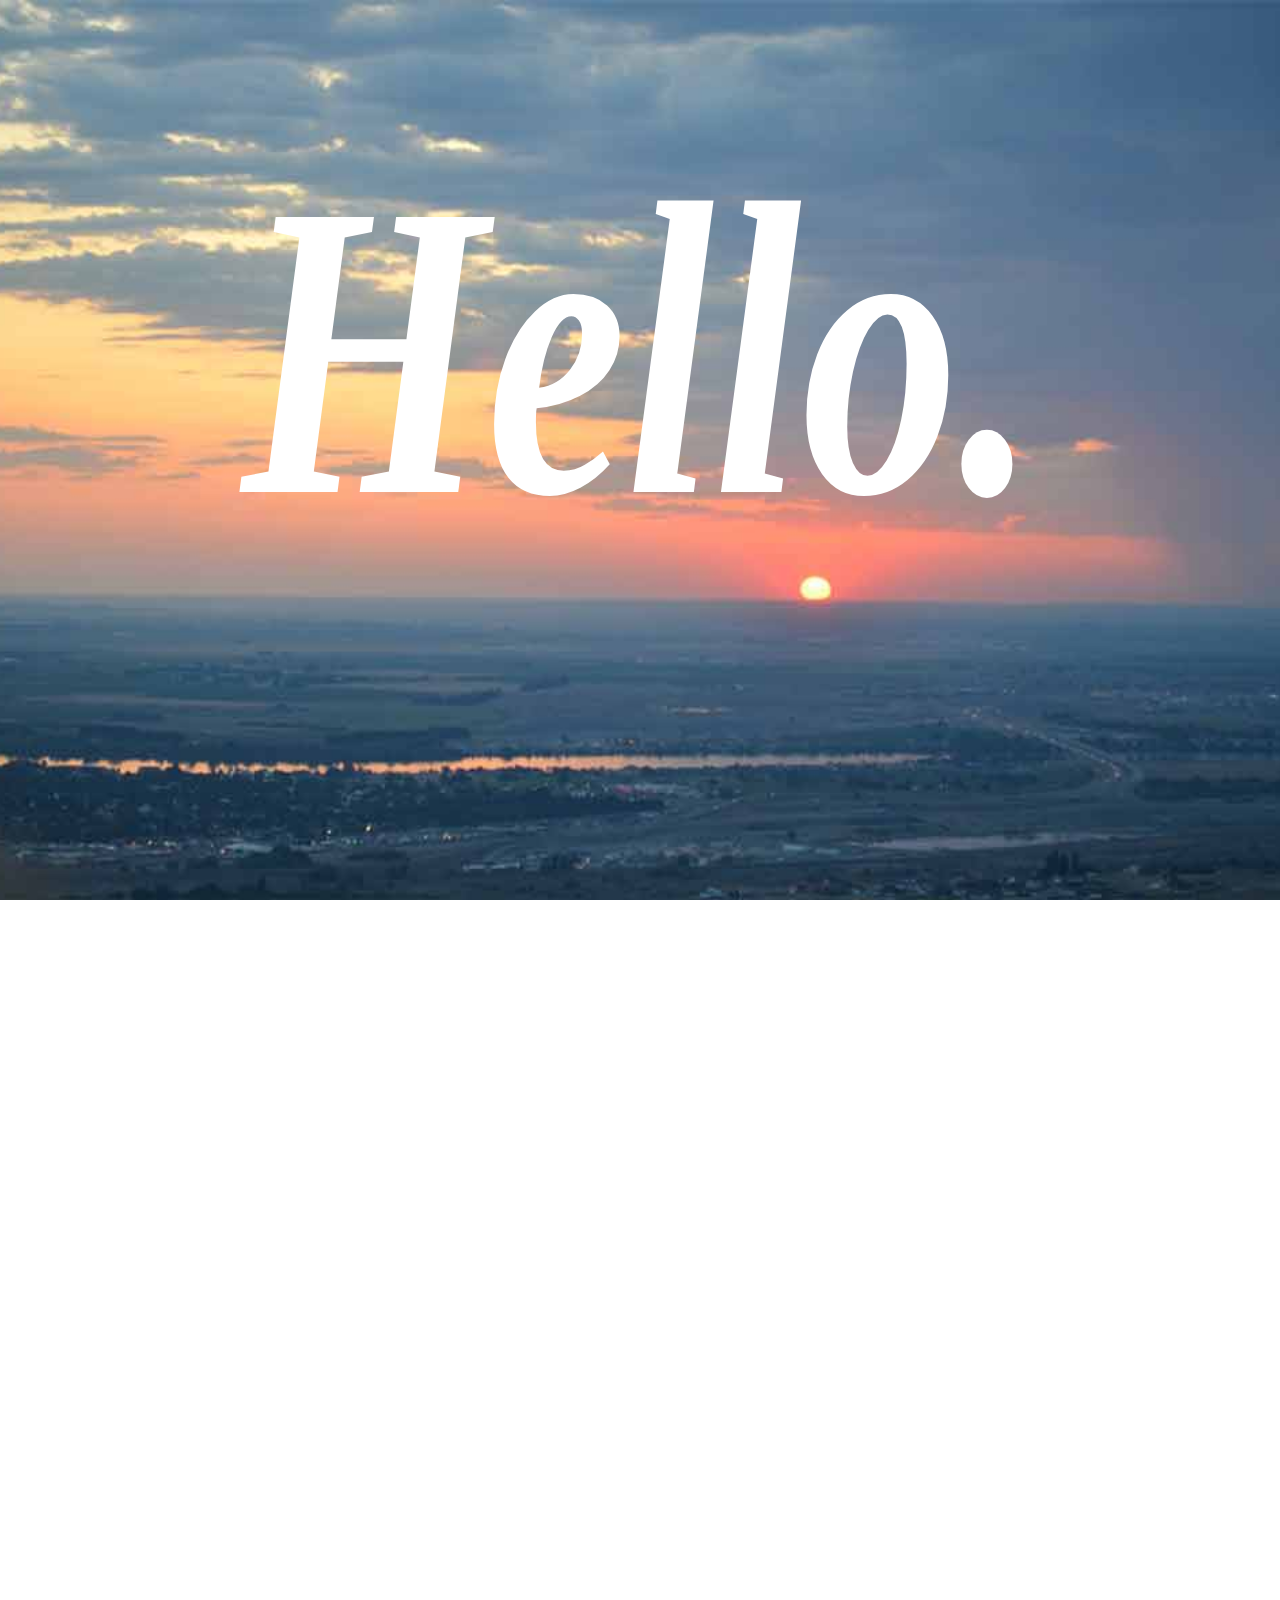
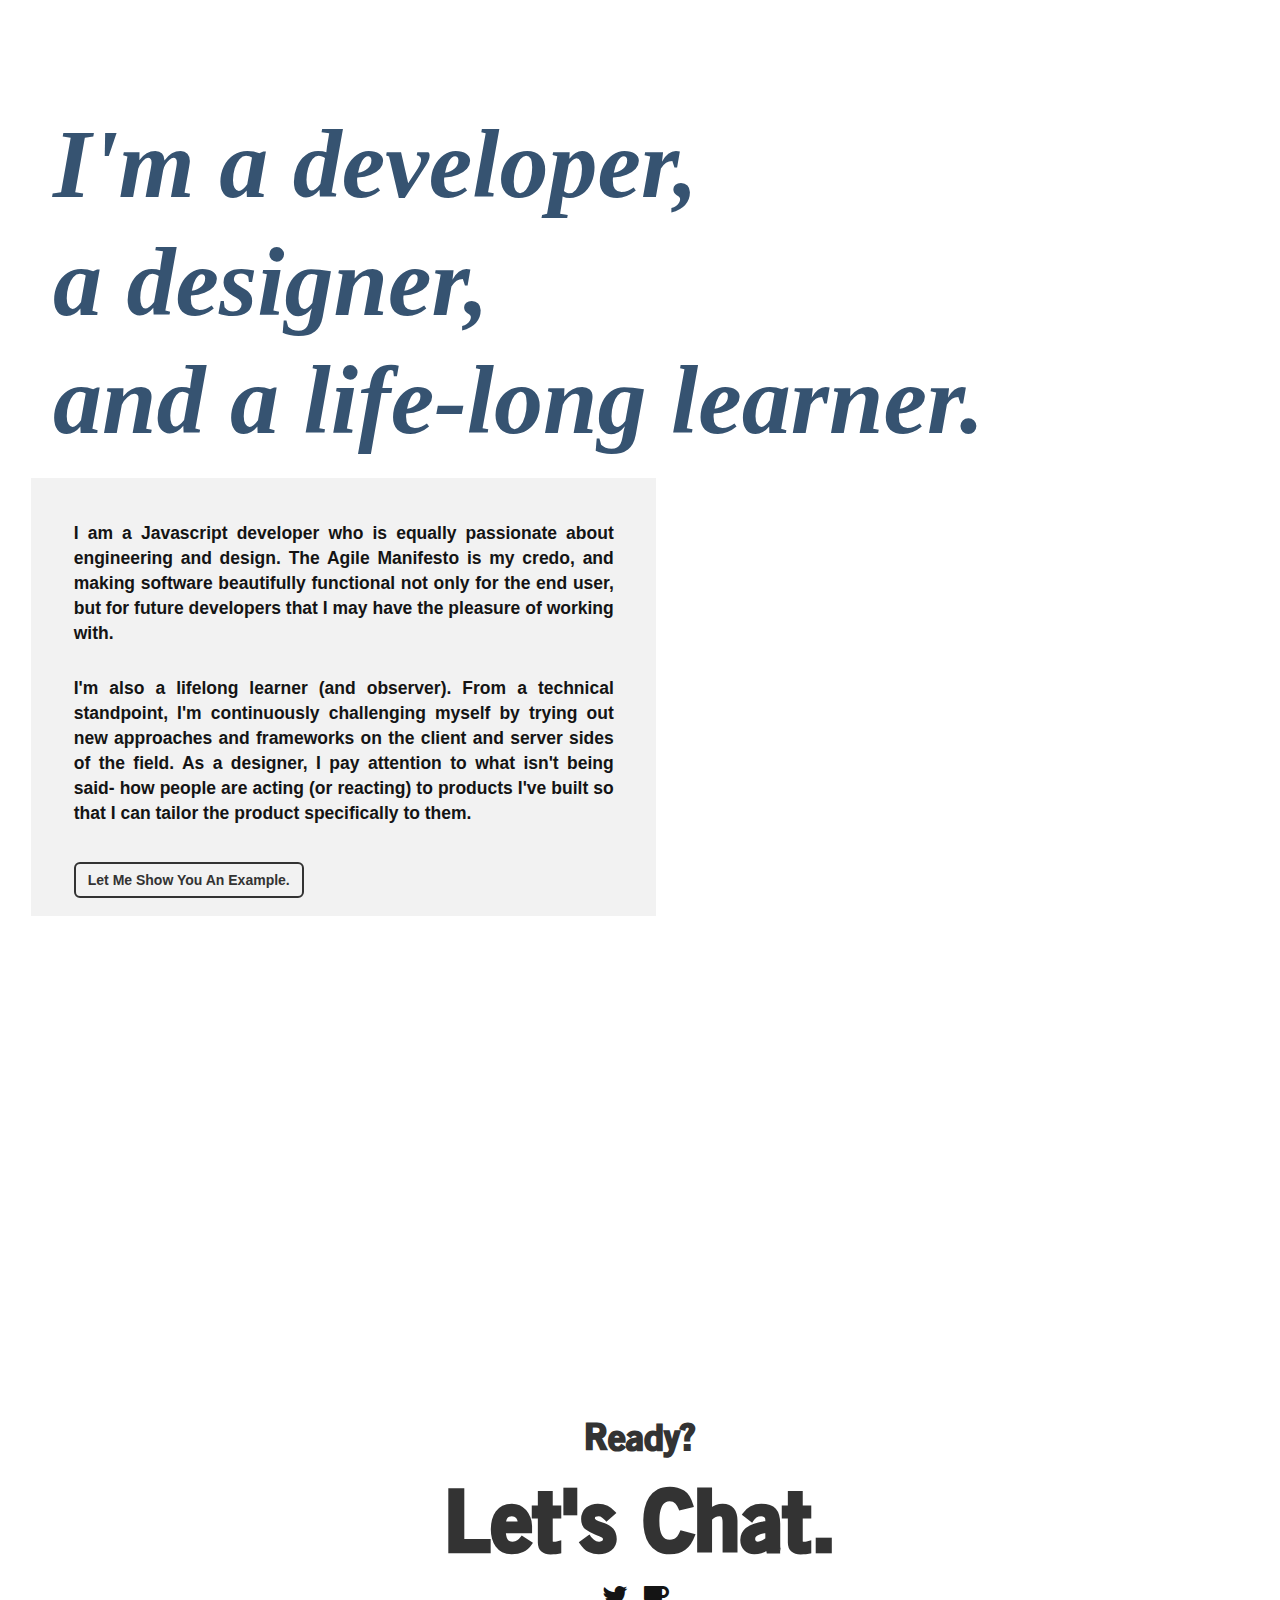
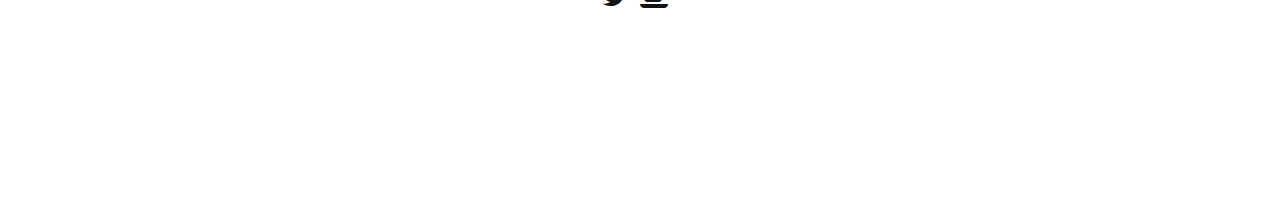
==== commit 4555b815: "fixed images, got breakpoints tweaked" ====
--- a/index.html
+++ b/index.html
@@ -11,21 +11,20 @@
     <title>Hannah Nordgren</title>
     <link rel="stylesheet" type="text/css" href="css/bootstrap.min.css">
     <link rel="stylesheet" href="http://maxcdn.bootstrapcdn.com/font-awesome/4.3.0/css/font-awesome.min.css">
-    <!-- <link rel="stylesheet" href="css/font-awesome.min.css"> -->
     <link rel="stylesheet" type="text/css" href="css/styles.css">
   </head>
   <body>
-    <div id="home" data-type="background" data-speed="10">
+    <div id="home" class="img-responsive" data-type="background" data-speed="10">
       <div class="home-article">
         <h1 class="hello serif">Hello.</h1>
       </div>
     </div>
 
-    <div id="layer-one" class="foreground image">
+    <div id="layer-one" class="foreground image img-responsive">
 
     </div>
 
-    <div id="ny" data-type="background" data-speed="10">
+    <div id="ny" class="img-responsive" data-type="background" data-speed="10">
       <!-- <div class="ny-article">HI
       </div> -->
       <div class="row">
@@ -46,7 +45,7 @@
               I'm also a lifelong learner (and observer).  From a technical standpoint, I'm continuously challenging myself by trying out new approaches and frameworks on the client and server sides of the field.  As a designer, I pay attention to what isn't being said- how people are acting (or reacting) to products I've built so that I can tailor the product specifically to them.
             </p>
 
-            <a class="btn about-button" href="#" target="_blank">Let Me Show You An Example.</a>
+            <a class="btn about-button" href="about.html" target="_blank">Let Me Show You An Example.</a>
           </div>
         </div>
       </div>
@@ -59,7 +58,7 @@
             <h1 class="contact-subtitle">Ready?</h1>
             <h1 class="contact">Let's Chat.</h1>
             <a class="contact-link twitter" href="http://twitter.com/hnsayshello" target="blank"><i class="fa fa-2x fa-twitter"></i></a>
-             <a class="contact-link coffee" href="mailto:hey@hereshannahs.info"><i class="fa fa-2x fa-coffee"></i></a>
+             <a class="contact-link coffee" href="mailto:hey@hereshannahs.info?subject=All$20Good%20Things%20Start%20With%20Coffee.&body=Hi%20Hannah.%20I%20saw%20 your%20website%20and%20I'dlike%20 to%20meet%20to%20discuss%20my%20 project/vision/concept/code..."><i class="fa fa-2x fa-coffee"></i></a>
           </div>
         </div>
       </div>
--- a/css/styles.css
+++ b/css/styles.css
@@ -51,11 +51,20 @@
       font-size: 10em; } }
 
 .subtitle {
-  color: #141414;
-  font-size: 7em;
+  color: #365371;
   font-family: Baskerville, "Baskerville Old Face", "Hoefler Text", Garamond, "Times New Roman", serif;
   font-style: italic;
-  margin: 1% 5%; }
+  margin: 1% 5%;
+  font-size: 7em; }
+  @media all and (min-width: 768px) and (max-width: 991px) {
+    .subtitle {
+      font-size: 6em; } }
+  @media all and (min-width: 480px) and (max-width: 767px) {
+    .subtitle {
+      font-size: 5em; } }
+  @media all and (max-width: 479px) {
+    .subtitle {
+      font-size: 4em; } }
 
 .about {
   color: #141414;
@@ -79,6 +88,15 @@
     color: #141414; }
   .contact-link.twitter {
     left: 47%; }
+    @media all and (min-width: 768px) and (max-width: 991px) {
+      .contact-link.twitter {
+        left: 44%; } }
+    @media all and (min-width: 480px) and (max-width: 767px) {
+      .contact-link.twitter {
+        left: 40%; } }
+    @media all and (max-width: 479px) {
+      .contact-link.twitter {
+        left: 35%; } }
   .contact-link.coffee {
     left: 50%; }
 
@@ -88,18 +106,18 @@
   -o-transition: all 700ms ease-out;
   transition: all 700ms ease-out;
   font-weight: 700;
-  color: #141414;
-  border: 2px solid #141414;
+  color: #333333;
+  border: 2px solid #333333;
   border-radius: 6px;
   background: transparent;
   margin: 1% 5%; }
   .about-button:hover, .about-button:active, .about-button:focus {
-    color: #6b5d65;
+    color: #e5e5e5;
     border: none;
-    background: #141414; }
+    background: #333333; }
   .about-button:visted {
-    color: #141414;
-    border: 2px solid #141414;
+    color: #333333;
+    border: 2px solid #333333;
     background: transparent; }
 
 #home {
@@ -108,12 +126,19 @@
   -moz-background-size: cover;
   -o-background-size: cover;
   background-size: cover;
-  min-height: 1000px;
-  height: 1000px;
   margin: 0 auto;
   width: 100%;
-  max-width: 1920px;
-  position: relative; }
+  position: relative;
+  min-height: 1000px; }
+  @media all and (min-width: 768px) and (max-width: 991px) {
+    #home {
+      min-height: 700px; } }
+  @media all and (min-width: 480px) and (max-width: 767px) {
+    #home {
+      min-height: 600px; } }
+  @media all and (max-width: 479px) {
+    #home {
+      min-height: 500px; } }
 
 .home-article,
 .ny-article {
@@ -129,19 +154,24 @@
   -moz-background-size: cover;
   -o-background-size: cover;
   background-size: cover;
-  min-height: 1000px;
-  height: 1000px;
   margin: 0 auto;
   width: 100%;
-  max-width: 1920px;
-  position: relative; }
+  position: relative;
+  min-height: 1000px; }
+  @media all and (min-width: 768px) and (max-width: 991px) {
+    #ny {
+      min-height: 700px; } }
+  @media all and (min-width: 480px) and (max-width: 767px) {
+    #ny {
+      min-height: 600px; } }
+  @media all and (max-width: 479px) {
+    #ny {
+      min-height: 500px; } }
 
 .foreground {
   min-height: 700px;
-  height: 1000px;
   margin: 0 auto;
   width: 100%;
-  max-width: 1920px;
   position: relative; }
   .foreground.image {
     background: url(../images/hn.jpg) no-repeat center center fixed;
@@ -149,6 +179,24 @@
     -moz-background-size: cover;
     -o-background-size: cover;
     background-size: cover; }
+    @media all and (min-width: 768px) and (max-width: 991px) {
+      .foreground.image {
+        background: url(../images/hntablet.jpg) no-repeat center center fixed; } }
+    @media all and (min-width: 480px) and (max-width: 767px) {
+      .foreground.image {
+        background: url(../images/hnmobile.jpg) no-repeat center center fixed; } }
+    @media all and (max-width: 479px) {
+      .foreground.image {
+        background: url(../images/hniphone.jpg) no-repeat center center fixed; } }
+  @media all and (min-width: 768px) and (max-width: 991px) {
+    .foreground {
+      min-height: 700px; } }
+  @media all and (min-width: 480px) and (max-width: 767px) {
+    .foreground {
+      min-height: 600px; } }
+  @media all and (max-width: 479px) {
+    .foreground {
+      min-height: 500px; } }
 
 .article-box {
   width: 100%;
@@ -156,6 +204,15 @@
   background: rgba(229, 229, 229, 0.5);
   padding: 2%;
   margin: 2% 5%; }
+  @media all and (min-width: 768px) and (max-width: 991px) {
+    .article-box {
+      margin: 0; } }
+  @media all and (min-width: 480px) and (max-width: 767px) {
+    .article-box {
+      margin: 0; } }
+  @media all and (max-width: 479px) {
+    .article-box {
+      margin: 0; } }
 
 .contact-box {
   position: relative;
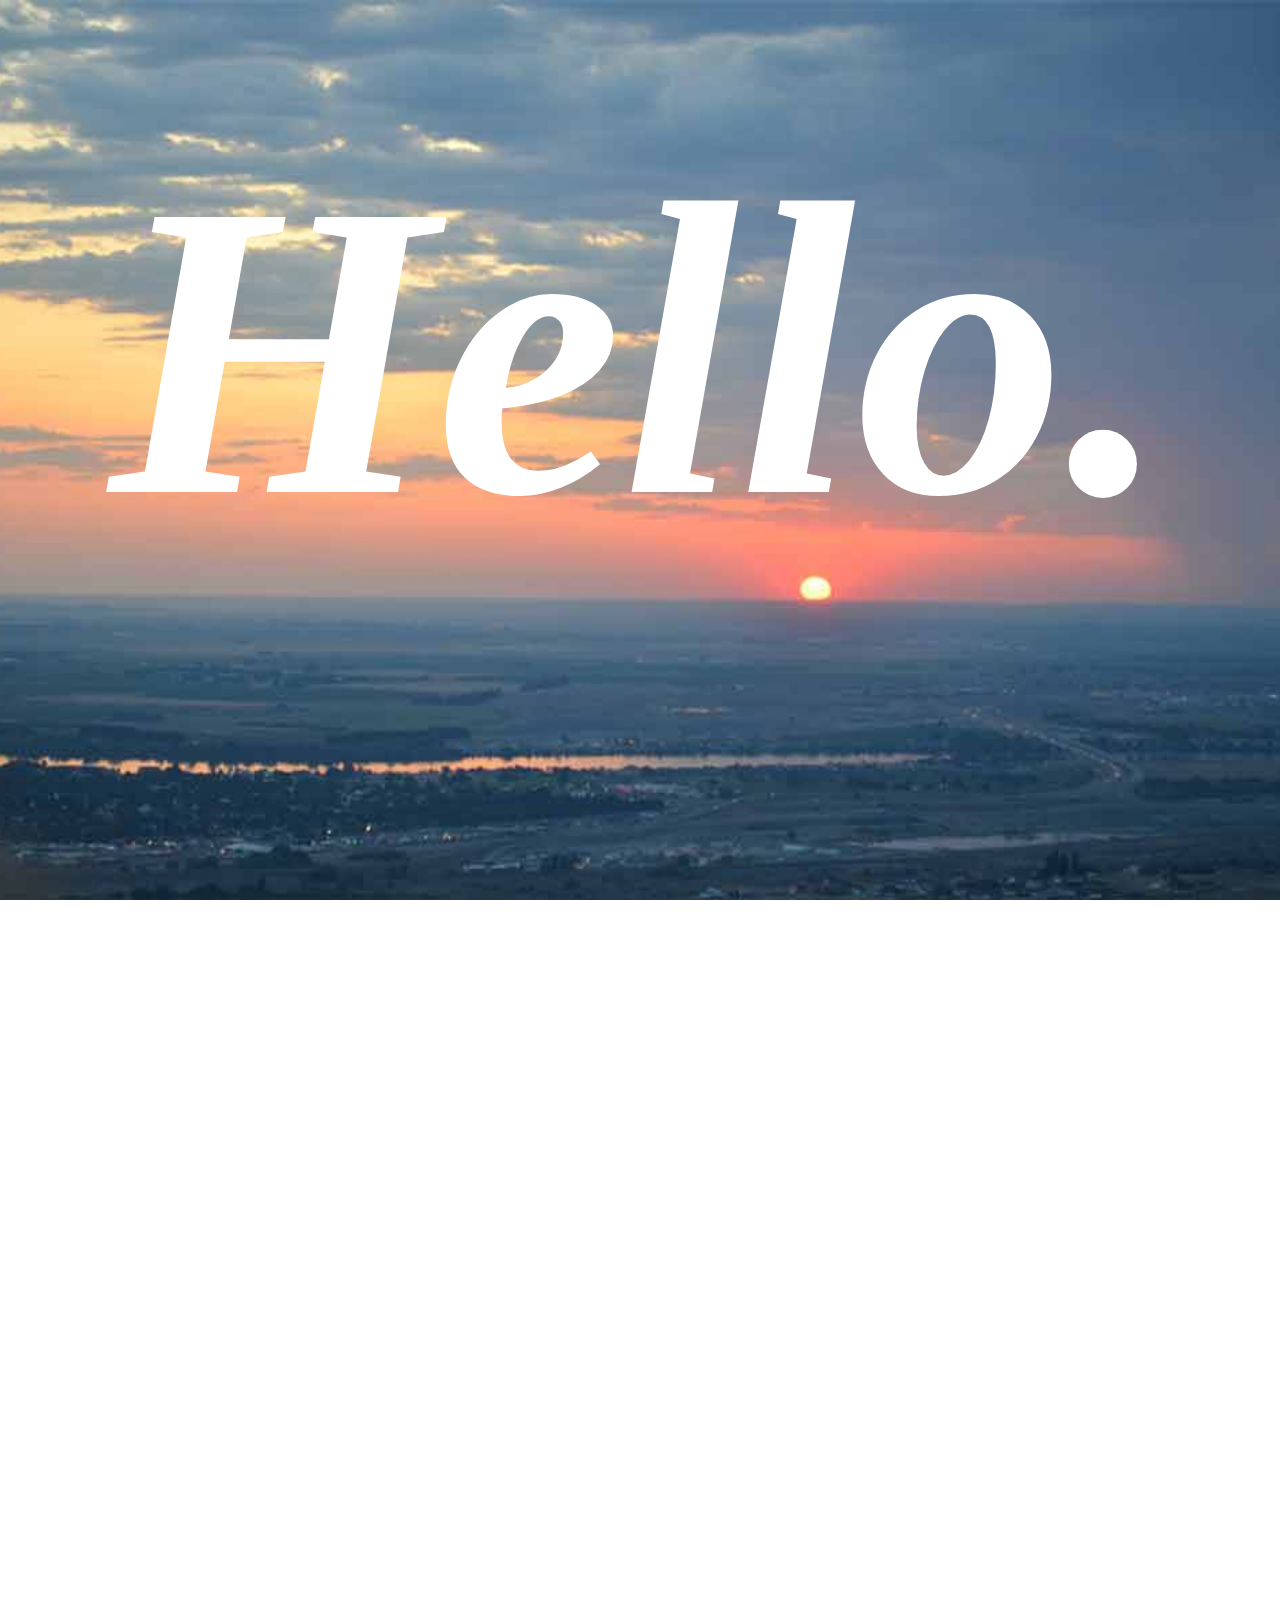
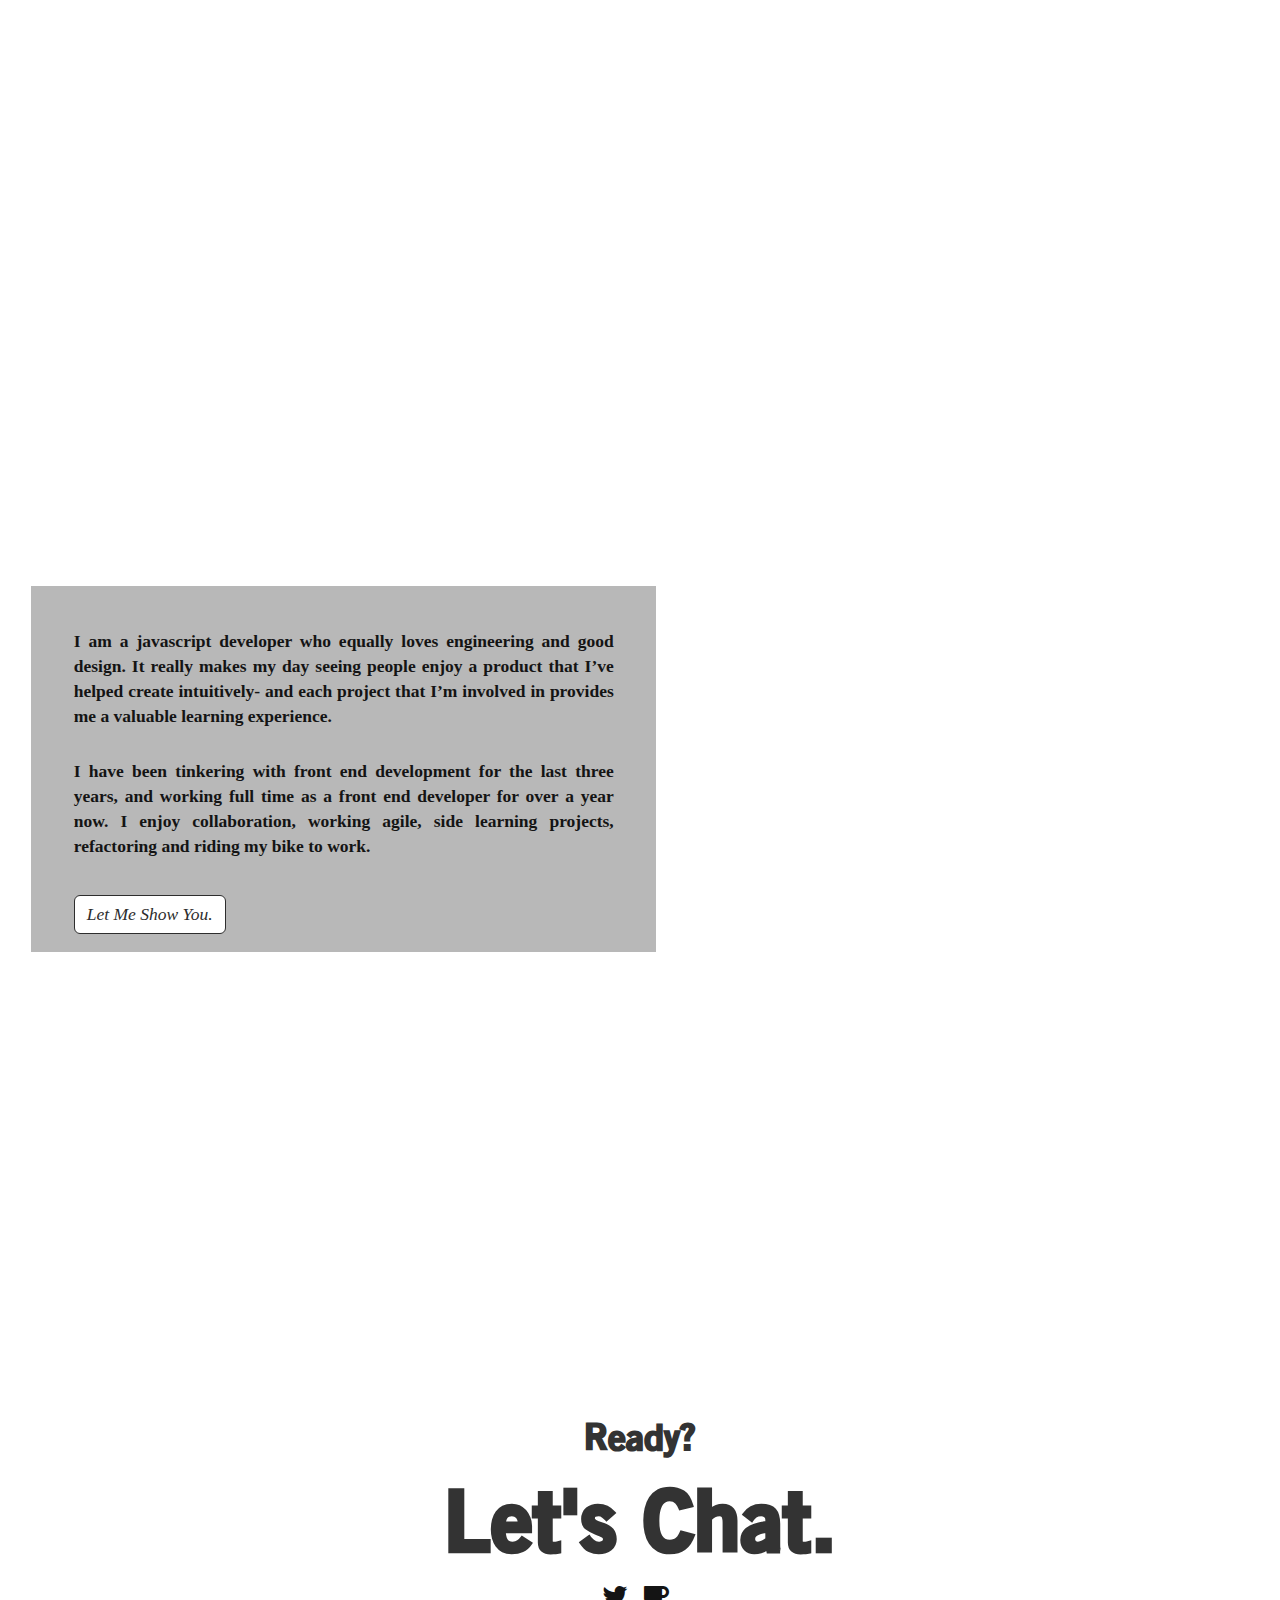
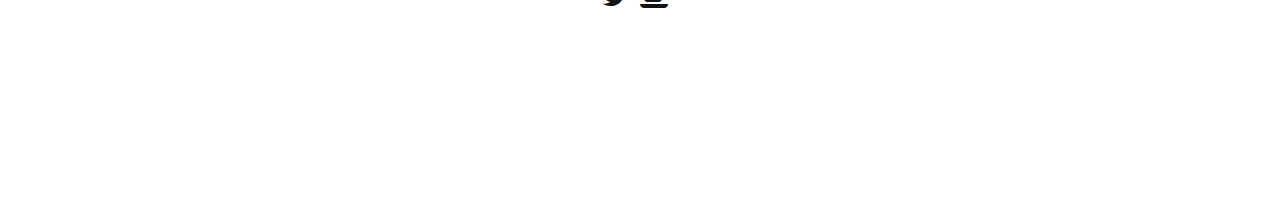
==== commit 01e2f13a: "solidly reworded site, added about page initial elements" ====
--- a/index.html
+++ b/index.html
@@ -31,21 +31,21 @@
         <div class="col-md-10">
           <h1 class="subtitle">I'm a developer,</h1>
           <h1 class="subtitle">a designer,</h1>
-          <h1 class="subtitle">and a life-long learner.</h1>
+          <h1 class="subtitle">and a voracious learner.</h1>
         </div>
       </div>
       <div class="row">
         <div class="col-md-6">
           <div class="article-box">
             <p class="about">
-              I am a Javascript developer who is equally passionate about engineering and design.  The Agile Manifesto is my credo, and making software beautifully functional not only for the end user, but for future developers that I may have the pleasure of working with.
+              I am a javascript developer who equally loves engineering and good design.  It really makes my day seeing people enjoy a product that I’ve helped create intuitively- and each project that I’m involved in provides me a valuable learning experience.
             </p>
 
              <p class="about">
-              I'm also a lifelong learner (and observer).  From a technical standpoint, I'm continuously challenging myself by trying out new approaches and frameworks on the client and server sides of the field.  As a designer, I pay attention to what isn't being said- how people are acting (or reacting) to products I've built so that I can tailor the product specifically to them.
+              I have been tinkering with front end development for the last three years, and working full time as a front end developer for over a year now.  I enjoy collaboration, working agile, side learning projects, refactoring and riding my bike to work.
             </p>
 
-            <a class="btn about-button" href="about.html" target="_blank">Let Me Show You An Example.</a>
+            <a class="btn about-button" href="about.html" target="_blank">Let Me Show You.</a>
           </div>
         </div>
       </div>
--- a/css/styles.css
+++ b/css/styles.css
@@ -6,7 +6,8 @@
   /* Legacy iOS */ }
 p {
   text-align: justify;
-  font-weight: 700; }
+  font-weight: 700;
+  font-family: Baskerville, "Baskerville Old Face", "Hoefler Text", Garamond, "Times New Roman", serif; }
 
 h1,
 h2,
@@ -18,18 +19,10 @@
   font-weight: 700; }
 
 .serif {
-  display: inline-block;
-  transform: scale(0.75, 1);
-  /* W3C */
-  -webkit-transform: scale(0.75, 1);
-  /* Safari and Chrome */
-  -moz-transform: scale(0.75, 1);
-  /* Firefox */
-  -ms-transform: scale(0.75, 1);
-  /* IE 9 */
-  -o-transform: scale(0.75, 1);
   font-family: Baskerville, "Baskerville Old Face", "Hoefler Text", Garamond, "Times New Roman", serif;
   font-style: italic; }
+  .serif.thin {
+    font-weight: 600; }
 
 .centered {
   text-align: center; }
@@ -51,7 +44,7 @@
       font-size: 10em; } }
 
 .subtitle {
-  color: #365371;
+  color: white;
   font-family: Baskerville, "Baskerville Old Face", "Hoefler Text", Garamond, "Times New Roman", serif;
   font-style: italic;
   margin: 1% 5%;
@@ -100,24 +93,48 @@
   .contact-link.coffee {
     left: 50%; }
 
+.splash {
+  color: #2d2d2d;
+  font-size: 2em;
+  font-style: italic; }
+
+.intro {
+  margin: 1% 15%; }
+
+.title {
+  font-size: 3em;
+  margin-top: 2%; }
+
+.center-title {
+  text-align: center;
+  font-family: Baskerville, "Baskerville Old Face", "Hoefler Text", Garamond, "Times New Roman", serif;
+  font-style: italic;
+  position: absolute;
+  top: 25%;
+  left: 37.5%;
+  color: #141414; }
+
 .about-button {
   -webkit-transition: all 700ms ease-out;
   -moz-transition: all 700ms ease-out;
   -o-transition: all 700ms ease-out;
   transition: all 700ms ease-out;
-  font-weight: 700;
-  color: #333333;
-  border: 2px solid #333333;
+  font-weight: 500;
+  font-family: Baskerville, "Baskerville Old Face", "Hoefler Text", Garamond, "Times New Roman", serif;
+  font-style: italic;
+  font-size: 1.25em;
+  color: #2d2d2d;
+  border: 1px solid #2d2d2d;
   border-radius: 6px;
-  background: transparent;
+  background: white;
   margin: 1% 5%; }
   .about-button:hover, .about-button:active, .about-button:focus {
-    color: #e5e5e5;
+    color: #727272;
     border: none;
-    background: #333333; }
+    background: #2d2d2d; }
   .about-button:visted {
-    color: #333333;
-    border: 2px solid #333333;
+    color: #2d2d2d;
+    border: 2px solid #2d2d2d;
     background: transparent; }
 
 #home {
@@ -201,7 +218,7 @@
 .article-box {
   width: 100%;
   height: auto;
-  background: rgba(229, 229, 229, 0.5);
+  background: rgba(114, 114, 114, 0.5);
   padding: 2%;
   margin: 2% 5%; }
   @media all and (min-width: 768px) and (max-width: 991px) {
@@ -218,3 +235,44 @@
   position: relative;
   height: auto;
   margin: 15% auto; }
+
+.about-container {
+  padding: 0;
+  margin: 0;
+  background: url(../images/cragsback.jpg) no-repeat center center fixed;
+  -webkit-background-size: cover;
+  -moz-background-size: cover;
+  -o-background-size: cover;
+  background-size: cover;
+  height: auto;
+  min-height: 2000px; }
+
+.about-box {
+  background: white;
+  width: 100%;
+  height: auto;
+  margin-top: 15%;
+  z-index: 1; }
+
+.underline {
+  height: 1px;
+  width: 90%;
+  background: #2d2d2d;
+  margin: 0 5%; }
+
+.sp-box {
+  width: 150px;
+  height: 150px;
+  display: block;
+  margin: 0 auto;
+  background: #727272;
+  margin: 2% auto; }
+
+.sp-logo {
+  color: white;
+  font-size: 2em;
+  text-align: center;
+  padding: 37.5% 0;
+  font-family: Baskerville, "Baskerville Old Face", "Hoefler Text", Garamond, "Times New Roman", serif;
+  font-weight: 500;
+  font-style: italic; }
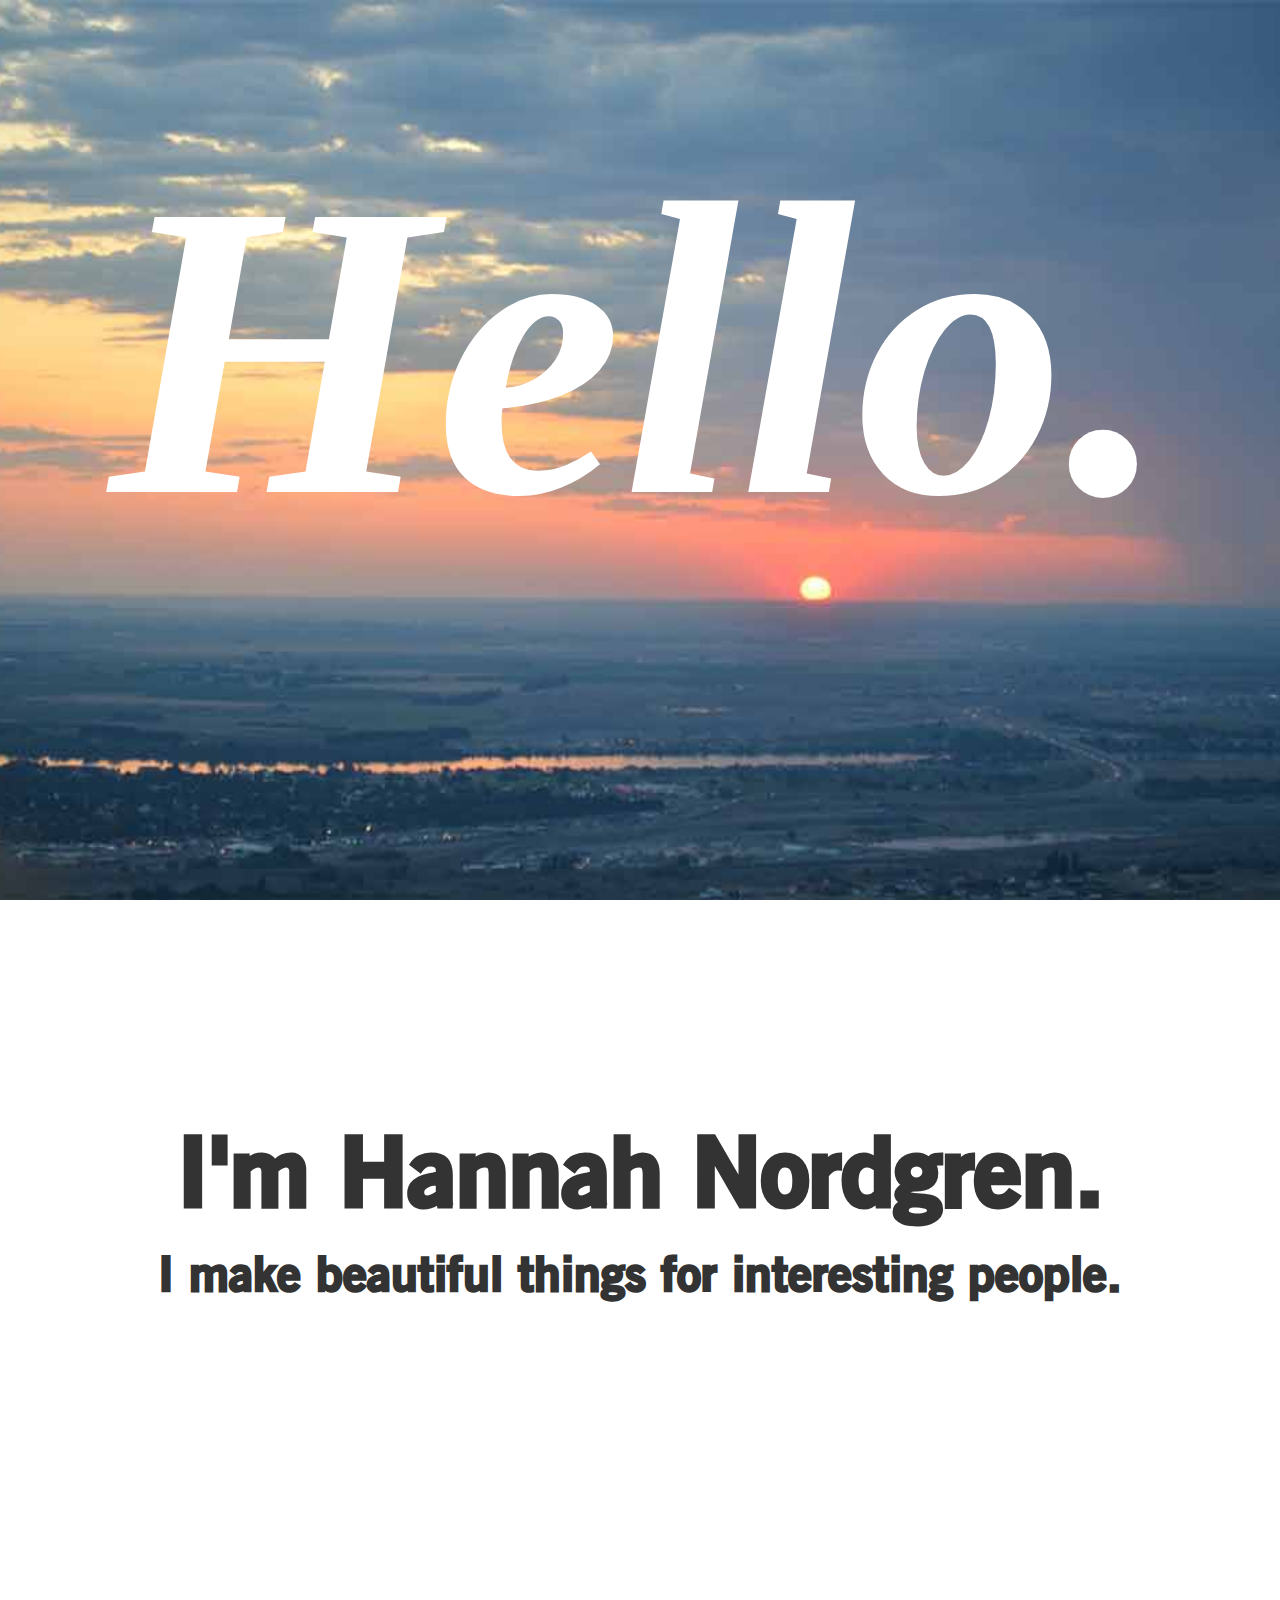
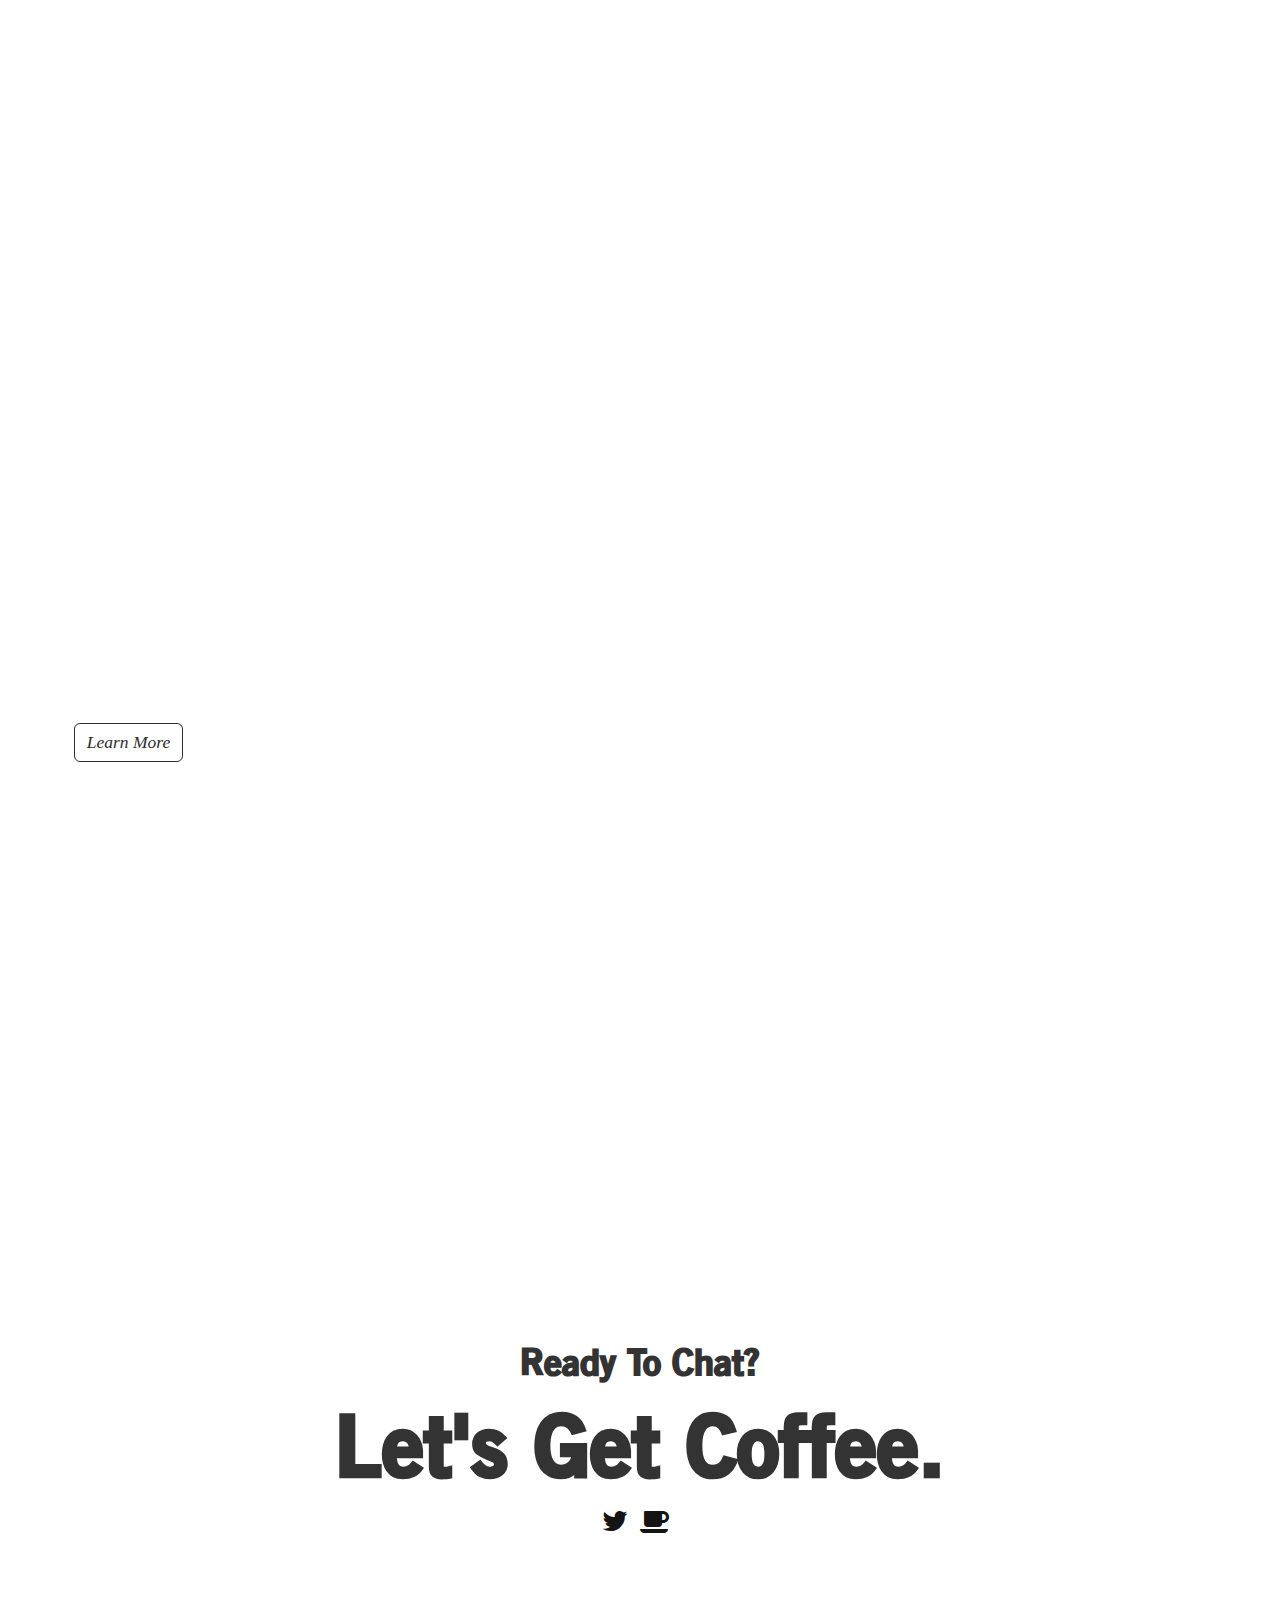
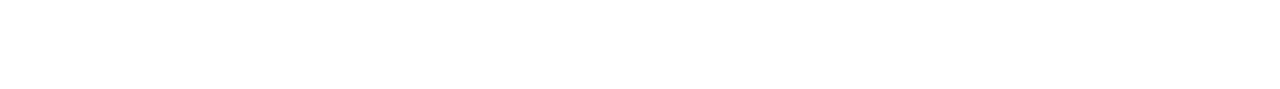
==== commit 99a5eb30: "reworked a bit" ====
--- a/index.html
+++ b/index.html
@@ -21,15 +21,18 @@
     </div>
 
     <div id="layer-one" class="foreground image img-responsive">
-
+      <div class="hannah-article">
+        <div class="hn-box">
+          <h1 class="whoami">I'm Hannah Nordgren.</h1>
+          <h2 class="whoami-subtitle">I make beautiful things for interesting people.</h2>
+        </div>
+      </div>
     </div>
 
     <div id="ny" class="img-responsive" data-type="background" data-speed="10">
-      <!-- <div class="ny-article">HI
-      </div> -->
       <div class="row">
         <div class="col-md-10">
-          <h1 class="subtitle">I'm a developer,</h1>
+          <h1 class="subtitle top-bump">I'm a developer,</h1>
           <h1 class="subtitle">a designer,</h1>
           <h1 class="subtitle">and a voracious learner.</h1>
         </div>
@@ -37,15 +40,8 @@
       <div class="row">
         <div class="col-md-6">
           <div class="article-box">
-            <p class="about">
-              I am a javascript developer who equally loves engineering and good design.  It really makes my day seeing people enjoy a product that I’ve helped create intuitively- and each project that I’m involved in provides me a valuable learning experience.
-            </p>
-
-             <p class="about">
-              I have been tinkering with front end development for the last three years, and working full time as a front end developer for over a year now.  I enjoy collaboration, working agile, side learning projects, refactoring and riding my bike to work.
-            </p>
-
-            <a class="btn about-button" href="about.html" target="_blank">Let Me Show You.</a>
+            <h2 class="show-you">Let Me Show You.</h2>
+            <a class="btn about-button" href="about.html">Learn More</a>
           </div>
         </div>
       </div>
@@ -55,8 +51,8 @@
       <div class="row">
         <div class="col-md-12">
           <div class="contact-box">
-            <h1 class="contact-subtitle">Ready?</h1>
-            <h1 class="contact">Let's Chat.</h1>
+            <h1 class="contact-subtitle">Ready To Chat?</h1>
+            <h1 class="contact">Let's Get Coffee.</h1>
             <a class="contact-link twitter" href="http://twitter.com/hnsayshello" target="blank"><i class="fa fa-2x fa-twitter"></i></a>
              <a class="contact-link coffee" href="mailto:hey@hereshannahs.info?subject=All$20Good%20Things%20Start%20With%20Coffee.&body=Hi%20Hannah.%20I%20saw%20 your%20website%20and%20I'dlike%20 to%20meet%20to%20discuss%20my%20 project/vision/concept/code..."><i class="fa fa-2x fa-coffee"></i></a>
           </div>
--- a/css/styles.css
+++ b/css/styles.css
@@ -6,8 +6,9 @@
   /* Legacy iOS */ }
 p {
   text-align: justify;
-  font-weight: 700;
-  font-family: Baskerville, "Baskerville Old Face", "Hoefler Text", Garamond, "Times New Roman", serif; }
+  font-weight: 400;
+  font-family: Baskerville, "Baskerville Old Face", "Hoefler Text", Garamond, "Times New Roman", serif;
+  font-size: 20px; }
 
 h1,
 h2,
@@ -58,6 +59,12 @@
   @media all and (max-width: 479px) {
     .subtitle {
       font-size: 4em; } }
+
+.show-you {
+  color: white;
+  font-family: Baskerville, "Baskerville Old Face", "Hoefler Text", Garamond, "Times New Roman", serif;
+  font-style: italic;
+  margin: 1% 5%; }
 
 .about {
   color: #141414;
@@ -114,11 +121,14 @@
   left: 37.5%;
   color: #141414; }
 
+.elevator-pitch {
+  padding: 1% 5%; }
+
 .about-button {
-  -webkit-transition: all 700ms ease-out;
-  -moz-transition: all 700ms ease-out;
-  -o-transition: all 700ms ease-out;
-  transition: all 700ms ease-out;
+  -webkit-transition: all 500ms ease-out;
+  -moz-transition: all 500ms ease-out;
+  -o-transition: all 500ms ease-out;
+  transition: all 500ms ease-out;
   font-weight: 500;
   font-family: Baskerville, "Baskerville Old Face", "Hoefler Text", Garamond, "Times New Roman", serif;
   font-style: italic;
@@ -165,6 +175,21 @@
   top: 10%;
   width: 100%; }
 
+.hannah-article {
+  height: 500px;
+  width: 100%;
+  text-align: center; }
+  .hannah-article .hn-box {
+    width: 100%;
+    height: 200px;
+    margin-top: 125px; }
+
+.whoami {
+  font-size: 7.5vw; }
+
+.whoami-subtitle {
+  font-size: 3.75vw; }
+
 #ny {
   background: url(../images/nyc.jpg) no-repeat center center fixed;
   -webkit-background-size: cover;
@@ -185,40 +210,9 @@
     #ny {
       min-height: 500px; } }
 
-.foreground {
-  min-height: 700px;
-  margin: 0 auto;
-  width: 100%;
-  position: relative; }
-  .foreground.image {
-    background: url(../images/hn.jpg) no-repeat center center fixed;
-    -webkit-background-size: cover;
-    -moz-background-size: cover;
-    -o-background-size: cover;
-    background-size: cover; }
-    @media all and (min-width: 768px) and (max-width: 991px) {
-      .foreground.image {
-        background: url(../images/hntablet.jpg) no-repeat center center fixed; } }
-    @media all and (min-width: 480px) and (max-width: 767px) {
-      .foreground.image {
-        background: url(../images/hnmobile.jpg) no-repeat center center fixed; } }
-    @media all and (max-width: 479px) {
-      .foreground.image {
-        background: url(../images/hniphone.jpg) no-repeat center center fixed; } }
-  @media all and (min-width: 768px) and (max-width: 991px) {
-    .foreground {
-      min-height: 700px; } }
-  @media all and (min-width: 480px) and (max-width: 767px) {
-    .foreground {
-      min-height: 600px; } }
-  @media all and (max-width: 479px) {
-    .foreground {
-      min-height: 500px; } }
-
 .article-box {
   width: 100%;
   height: auto;
-  background: rgba(114, 114, 114, 0.5);
   padding: 2%;
   margin: 2% 5%; }
   @media all and (min-width: 768px) and (max-width: 991px) {
@@ -230,6 +224,9 @@
   @media all and (max-width: 479px) {
     .article-box {
       margin: 0; } }
+
+.top-bump {
+  margin-top: 15%; }
 
 .contact-box {
   position: relative;
@@ -276,3 +273,19 @@
   font-family: Baskerville, "Baskerville Old Face", "Hoefler Text", Garamond, "Times New Roman", serif;
   font-weight: 500;
   font-style: italic; }
+
+.background {
+  list-style-type: none;
+  font-size: 1.25em; }
+  .background .background-item {
+    font-weight: 700;
+    font-size: 1.5em;
+    margin-top: 2%;
+    color: #2d2d2d;
+    display: block; }
+  .background li {
+    color: #727272; }
+
+.contact-links {
+  width: 100%;
+  height: 100px; }
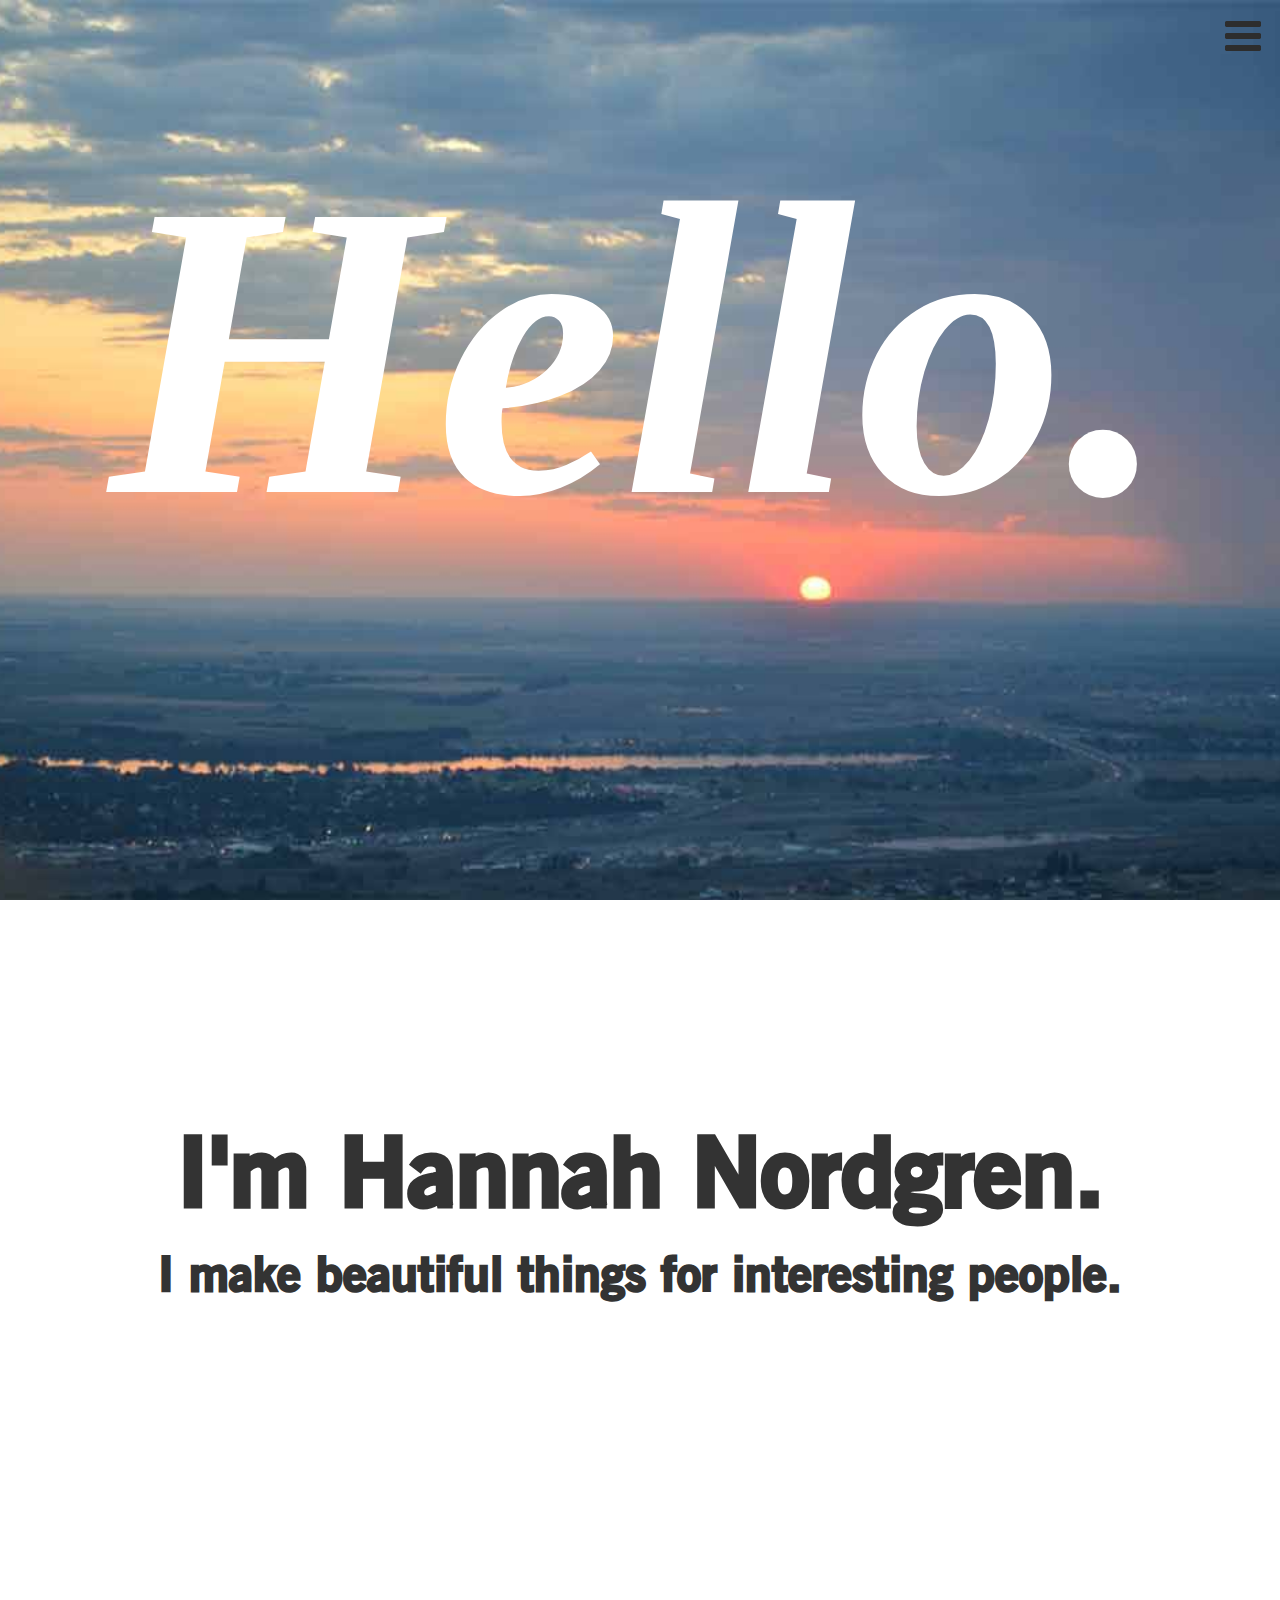
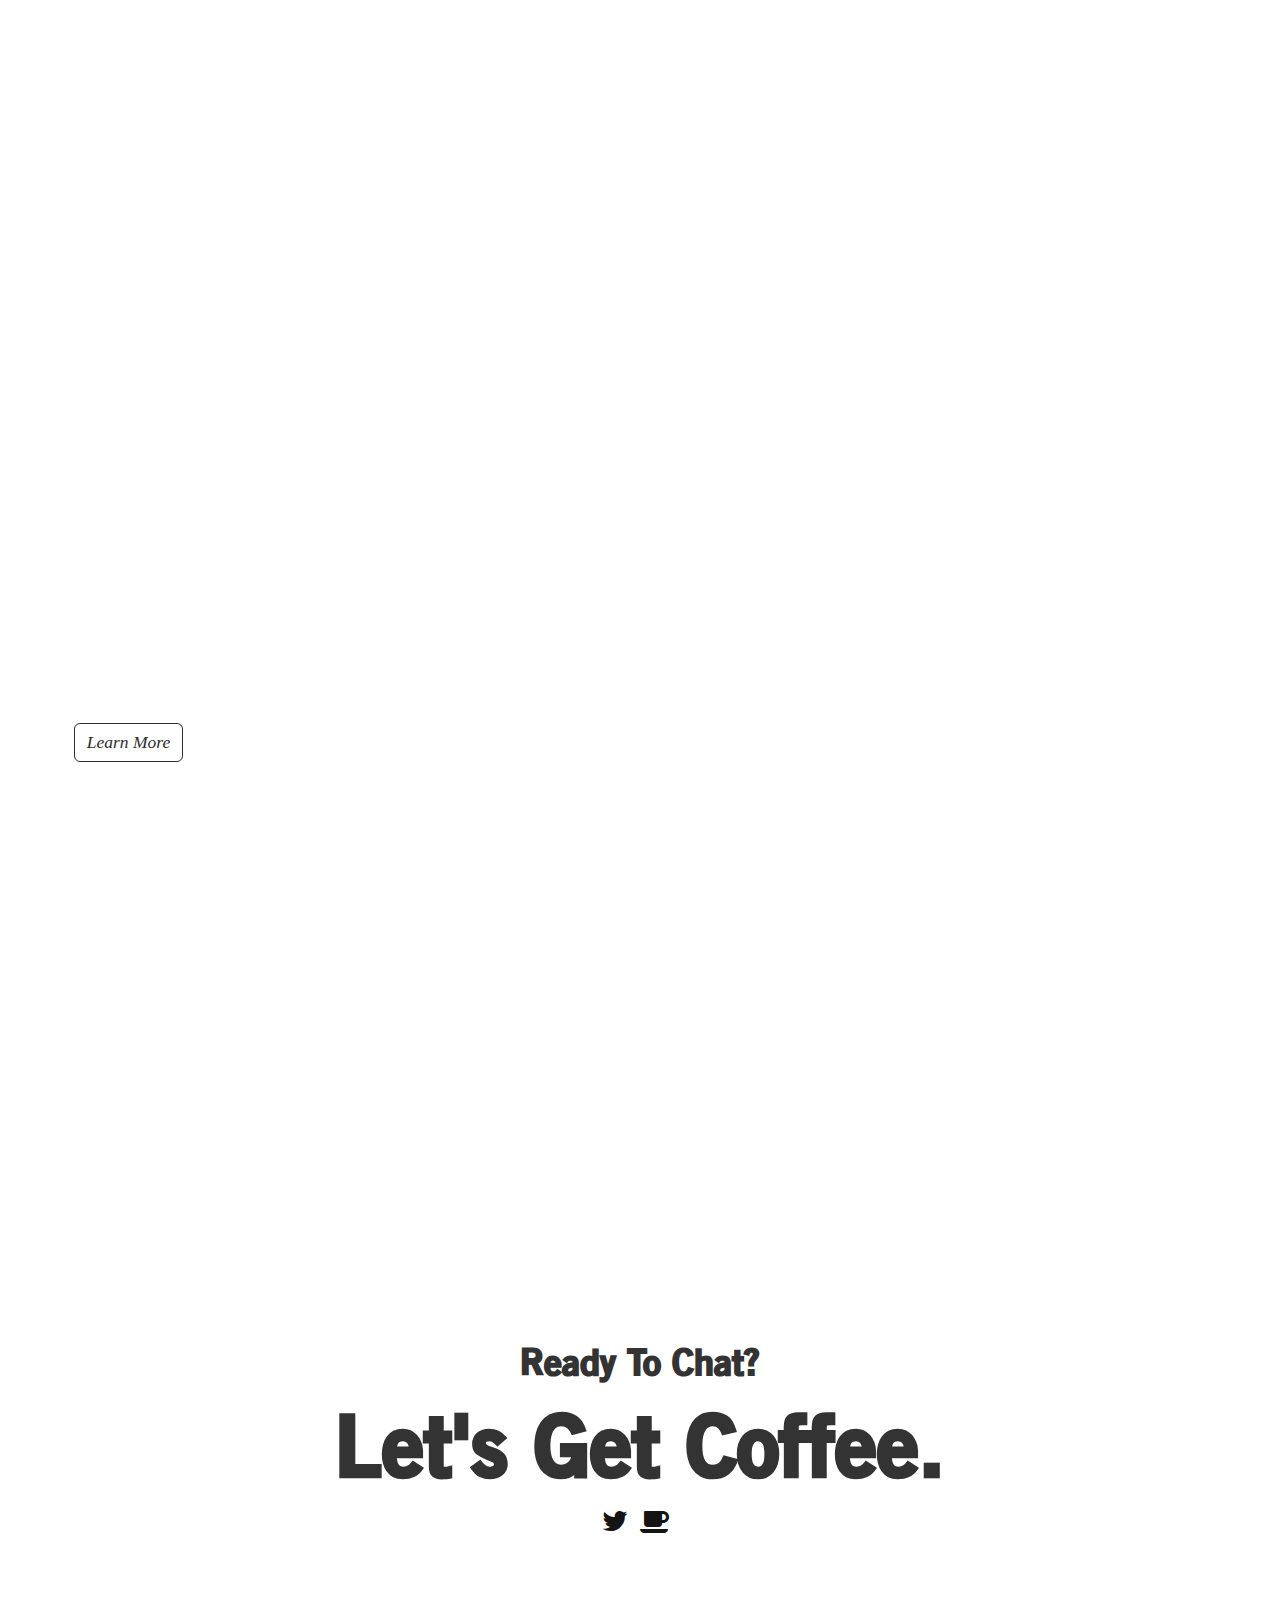
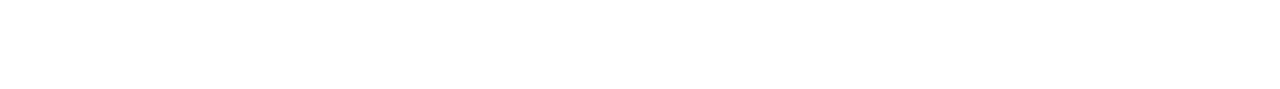
==== commit 23ed6eff: "added hamburger bar nav to pages" ====
--- a/index.html
+++ b/index.html
@@ -14,6 +14,21 @@
     <link rel="stylesheet" type="text/css" href="css/styles.css">
   </head>
   <body>
+    <div class="container-fluid">
+      <div class="row">
+        <div class="menu-box">
+          <i class="fa fa-bars fa-3x menu-click"></i>
+        </div>
+        <div class="menu-list">
+          <ul class="menu-items">
+            <li class="mi"><a class="menu-link" href="index.html">Home</a></li>
+            <li class="mi"><a class="menu-link" href="about.html">About</a></li>
+            <li class="mi"><a class="menu-link"href="mailto:hey@hereshannahs.info?subject=All$20Good%20Things%20Start%20With%20Coffee.&body=Hi%20Hannah.%20I%20saw%20 your%20website%20and%20I'dlike%20 to%20meet%20to%20discuss%20my%20 project/vision/concept/code..">Contact</a></li>
+          </ul>
+        </div>
+      </div>
+    </div>
+
     <div id="home" class="img-responsive" data-type="background" data-speed="10">
       <div class="home-article">
         <h1 class="hello serif">Hello.</h1>
@@ -64,6 +79,7 @@
 
     <script src="js/jquery-2.1.1.min.js" type="text/javascript"></script>
     <script src="js/bootstrap.js" type="text/javascript"></script>
-    <script src="parallax.js" type="text/javascript"></script>
+    <script src="js/parallax.js" type="text/javascript"></script>
+    <script src="js/basics.js" type="text/javascript"></script>
   </body>
 </html>--- a/css/styles.css
+++ b/css/styles.css
@@ -65,6 +65,10 @@
   font-family: Baskerville, "Baskerville Old Face", "Hoefler Text", Garamond, "Times New Roman", serif;
   font-style: italic;
   margin: 1% 5%; }
+
+.centered-about {
+  text-align: center;
+  margin: 2% 0; }
 
 .about {
   color: #141414;
@@ -124,6 +128,56 @@
 .elevator-pitch {
   padding: 1% 5%; }
 
+.press-link,
+.site-link {
+  -webkit-transition: all 500ms ease-out;
+  -moz-transition: all 500ms ease-out;
+  -o-transition: all 500ms ease-out;
+  transition: all 500ms ease-out;
+  color: #2d2d2d;
+  text-decoration: underline; }
+  .press-link:hover, .press-link:active, .press-link:focus,
+  .site-link:hover,
+  .site-link:active,
+  .site-link:focus {
+    -webkit-transform: scale(1.05);
+    -moz-transform: scale(1.05);
+    -o-transform: scale(1.05);
+    transform: scale(1.05);
+    color: #141414; }
+  .press-link:visited,
+  .site-link:visited {
+    color: #2d2d2d; }
+
+.descriptor {
+  padding: 1% 5%; }
+
+.menu-items {
+  list-style-type: none;
+  text-align: justify;
+  font-weight: 700px;
+  font-family: Baskerville, "Baskerville Old Face", "Hoefler Text", Garamond, "Times New Roman", serif; }
+  .menu-items .mi {
+    line-height: 50px;
+    vertical-align: middle; }
+  .menu-items .menu-link {
+    -webkit-transition: all 500ms ease-out;
+    -moz-transition: all 500ms ease-out;
+    -o-transition: all 500ms ease-out;
+    transition: all 500ms ease-out;
+    color: #2d2d2d;
+    font-size: 1.5em; }
+    .menu-items .menu-link:hover, .menu-items .menu-link:active, .menu-items .menu-link:focus {
+      -webkit-transform: scale(1.15);
+      -moz-transform: scale(1.15);
+      -o-transform: scale(1.15);
+      transform: scale(1.15);
+      color: #2d2d2d;
+      text-decoration: none; }
+    .menu-items .menu-link:visited {
+      color: #2d2d2d;
+      text-decoration: none; }
+
 .about-button {
   -webkit-transition: all 500ms ease-out;
   -moz-transition: all 500ms ease-out;
@@ -147,6 +201,29 @@
     border: 2px solid #2d2d2d;
     background: transparent; }
 
+.menu-box {
+  z-index: 10;
+  position: fixed;
+  right: 10px;
+  top: 10px;
+  width: 50px;
+  height: 50px; }
+  .menu-box .menu-click {
+    position: absolute;
+    top: 5px;
+    left: 5px;
+    color: #2d2d2d; }
+
+.menu-list {
+  z-index: 10;
+  position: fixed;
+  width: 150px;
+  height: 150px;
+  top: 60px;
+  right: 10px;
+  background: white;
+  display: none; }
+
 #home {
   background: url(../images/tc.jpg) no-repeat center center fixed;
   -webkit-background-size: cover;
@@ -249,7 +326,8 @@
   width: 100%;
   height: auto;
   margin-top: 15%;
-  z-index: 1; }
+  z-index: 1;
+  padding: 2.5% 0; }
 
 .underline {
   height: 1px;
@@ -258,12 +336,22 @@
   margin: 0 5%; }
 
 .sp-box {
+  -webkit-transition: all 500ms ease-out;
+  -moz-transition: all 500ms ease-out;
+  -o-transition: all 500ms ease-out;
+  transition: all 500ms ease-out;
   width: 150px;
   height: 150px;
   display: block;
   margin: 0 auto;
   background: #727272;
   margin: 2% auto; }
+  .sp-box:hover {
+    text-decoration: none;
+    -webkit-transform: scale(1.15);
+    -moz-transform: scale(1.15);
+    -o-transform: scale(1.15);
+    transform: scale(1.15); }
 
 .sp-logo {
   color: white;
@@ -274,9 +362,36 @@
   font-weight: 500;
   font-style: italic; }
 
+.logo-link-box {
+  display: block;
+  margin: 2% auto;
+  width: 300px;
+  height: 100px; }
+
+.logo-link {
+  -webkit-transition: all 750ms ease-out;
+  -moz-transition: all 750ms ease-out;
+  -o-transition: all 750ms ease-out;
+  transition: all 750ms ease-out;
+  margin: 5%;
+  color: #727272; }
+  .logo-link.quora {
+    color: transparent;
+    width: 50px;
+    height: 50px;
+    margin-top: -5px; }
+  .logo-link:hover {
+    color: #727272;
+    text-decoration: none;
+    -webkit-transform: scale(1.15);
+    -moz-transform: scale(1.15);
+    -o-transform: scale(1.15);
+    transform: scale(1.15); }
+
 .background {
   list-style-type: none;
-  font-size: 1.25em; }
+  font-size: 1.25em;
+  padding: 0 5%; }
   .background .background-item {
     font-weight: 700;
     font-size: 1.5em;
@@ -288,4 +403,27 @@
 
 .contact-links {
   width: 100%;
-  height: 100px; }
+  height: 100px;
+  margin: 2%; }
+
+.project-box {
+  background: white;
+  width: 100%;
+  min-height: 1000px;
+  overflow: hidden;
+  margin-top: 15%;
+  z-index: 1;
+  padding: 2.5% 0; }
+
+.screenshot-img {
+  width: 300px;
+  display: block;
+  margin: 2% auto; }
+
+.stack-list {
+  list-style-type: none; }
+
+.stack-item {
+  font-size: 1.25em;
+  margin: 1% 0;
+  padding: 0 5%; }
